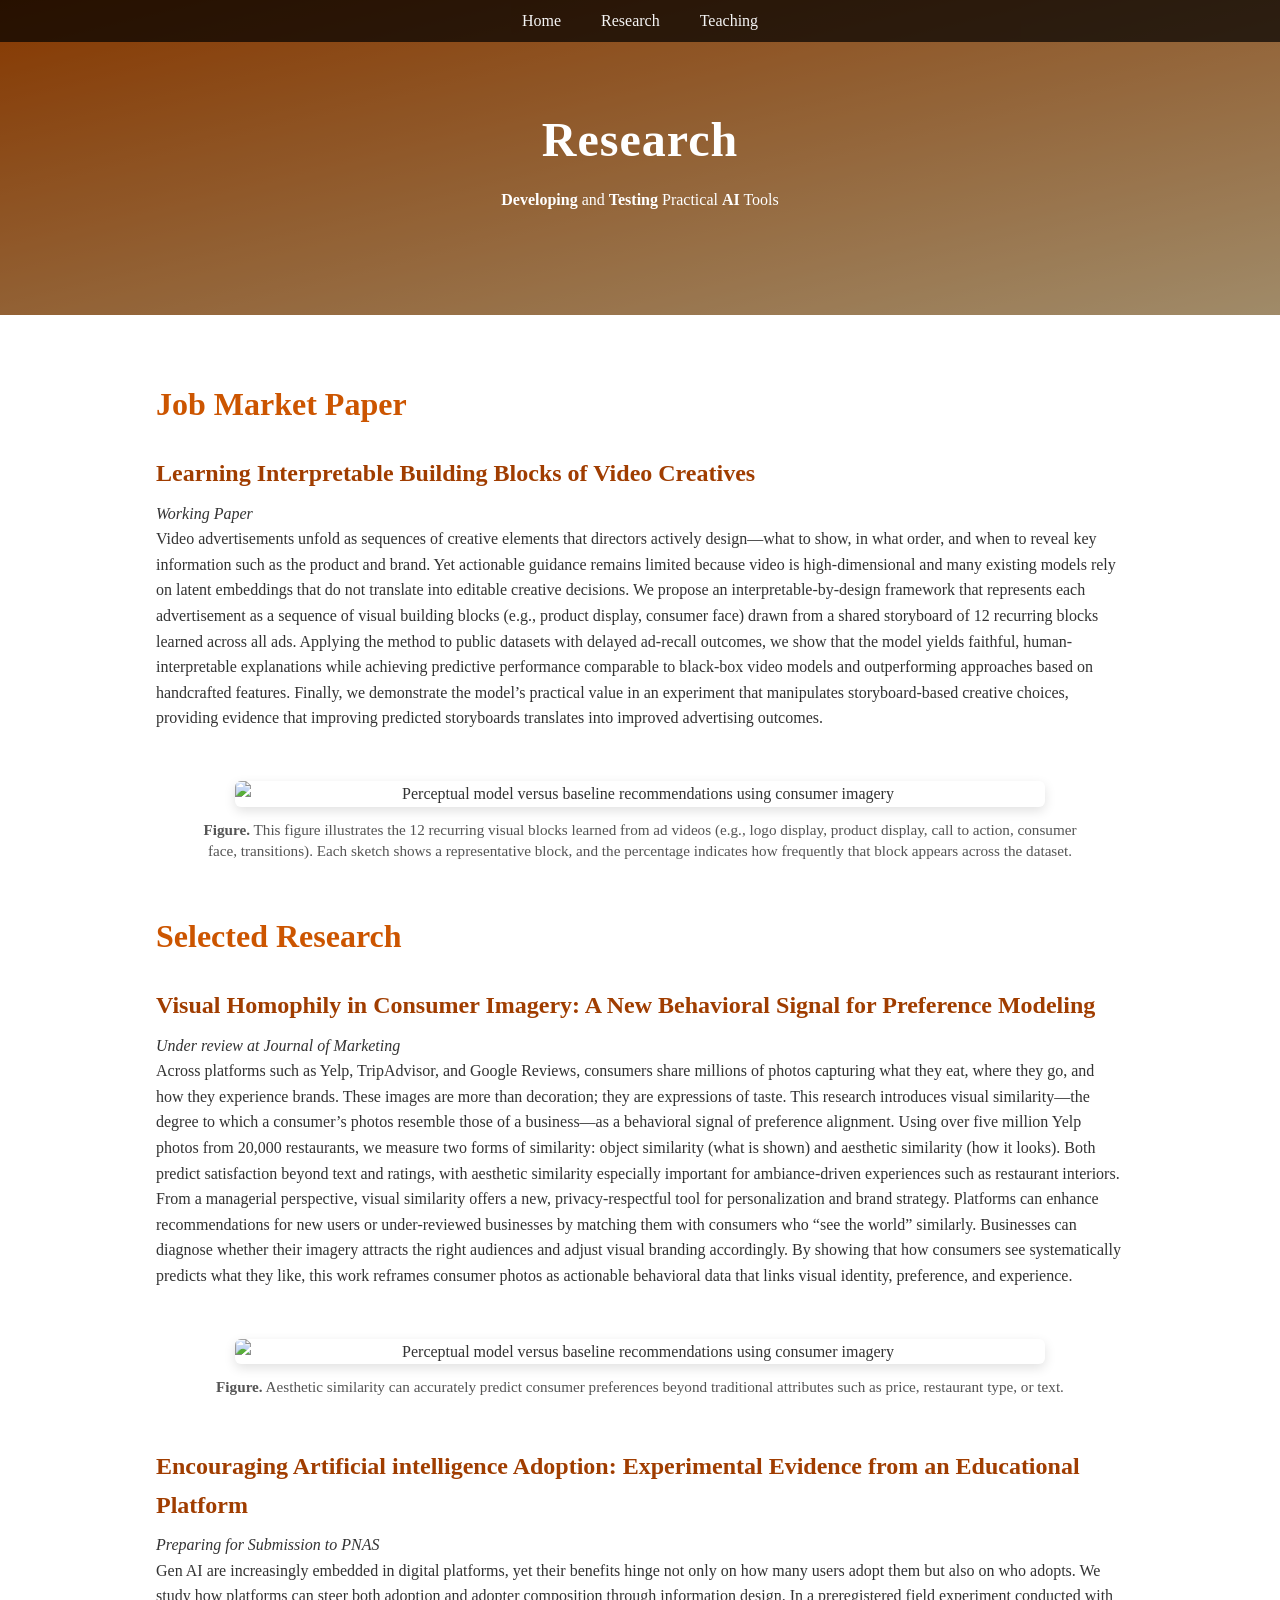
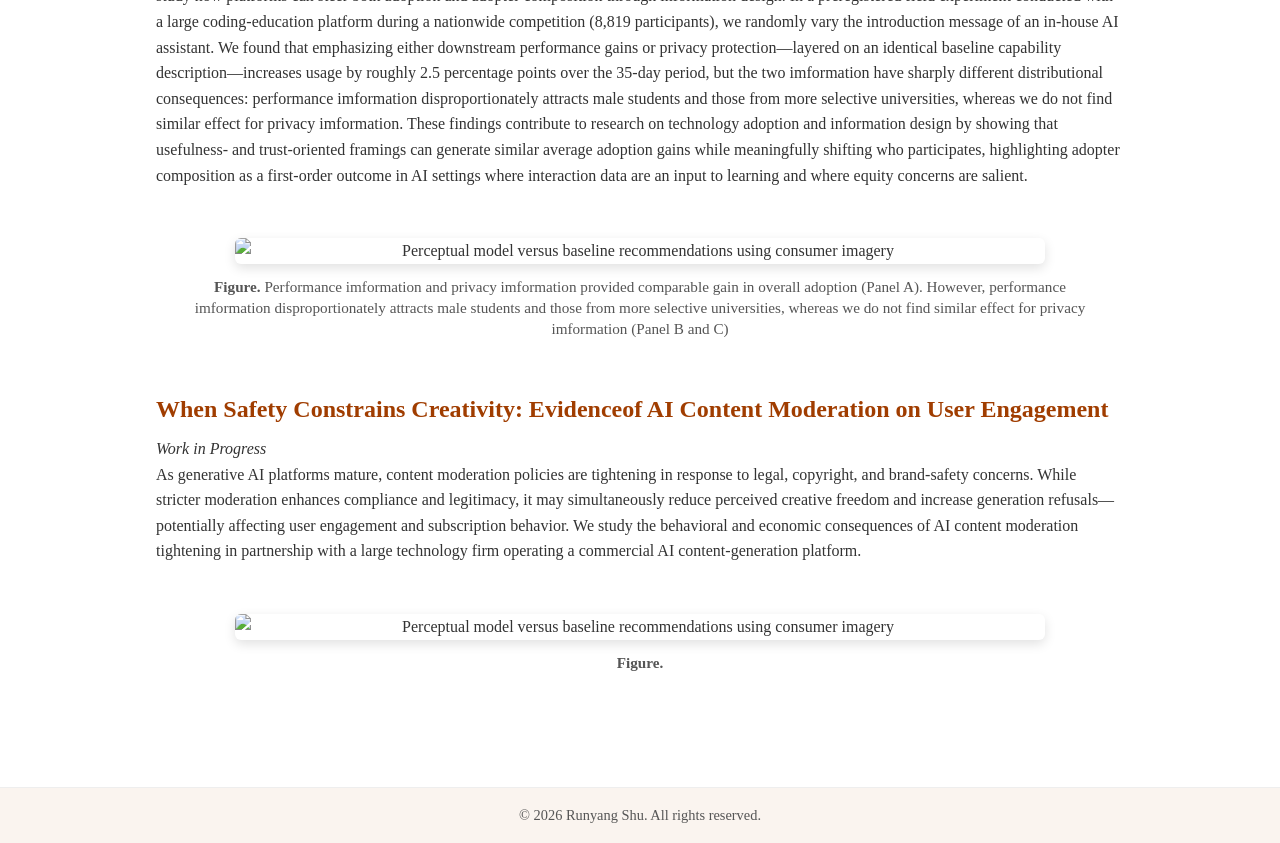
==== research.html @ 1b3952da "Update paper status in research.html" ====
<!DOCTYPE html>
<html lang="en">
<head>
    <meta charset="UTF-8">
    <title>Research | Developing and Testing Practical AI Tools</title>
    <meta name="viewport" content="width=device-width, initial-scale=1.0">
    <link rel="stylesheet" href="css/style_git.css">
</head>

<body>

<header class="hero small-hero">
    <nav class="navbar">
        <ul>
            <li><a href="index.html">Home</a></li>
            <li><a href="research.html" class="active">Research</a></li>
            <li><a href="teaching.html">Teaching</a></li>
        </ul>
    </nav>

    <div class="hero-content">
        <h1>Research</h1>
        <p class="subtitle">
            <strong>Developing</strong> and <strong>Testing</strong> Practical <strong>AI</strong> Tools
        </p>
    </div>
</header>

<section class="content-section">

    <!-- ===================== JOB MARKET PAPER ===================== -->
    <h2>Job Market Paper</h2>

    <div class="project job-market-paper">

        <h3>Learning Interpretable Building Blocks of Video Creatives</h3>
        <p class="paper-meta"><em>Working Paper</em></p>

        <p class="paper-abstract">
            Video advertisements unfold as sequences of creative elements that directors actively design—what to show, in what order, and when to reveal key information such as the product and brand. 
            Yet actionable guidance remains limited because video is high-dimensional and many existing models rely on latent embeddings 
            that do not translate into editable creative decisions. We propose an interpretable-by-design framework that represents each 
            advertisement as a sequence of visual building blocks (e.g., product display, consumer face) drawn from a shared storyboard of 12 recurring 
            blocks learned across all ads. Applying the method to public datasets with delayed ad-recall outcomes, we show that the 
            model yields faithful, human-interpretable explanations while achieving predictive performance comparable to black-box video 
            models and outperforming approaches based on handcrafted features. Finally, we demonstrate the model’s practical value in an experiment 
            that manipulates storyboard-based creative choices, providing evidence that improving predicted storyboards translates into improved 
            advertising outcomes.
        </p>

        <figure class="paper-figure">
            <img src="https://runyangshu.cv/images/ads_protos.png"
                 alt="Perceptual model versus baseline recommendations using consumer imagery"
                 loading="lazy">
            <figcaption>
                <strong>Figure.</strong> This figure illustrates the 12 recurring visual blocks learned from ad videos (e.g., logo display, product display, call to action, consumer face, transitions). Each sketch shows a representative block, and the percentage indicates how frequently that block appears across the dataset.
            </figcaption>
        </figure>

    </div>


    <!-- ===================== SELECTED RESEARCH ===================== -->
    <h2>Selected Research</h2>

    <!-- ===================== Project 1 ===================== -->
    <div class="project">

        <h3>Visual Homophily in Consumer Imagery: A New Behavioral Signal for Preference Modeling</h3>
        <p class="paper-meta"><em>Under review at Journal of Marketing</em></p>

        <p class="paper-abstract">
            Across platforms such as Yelp, TripAdvisor, and Google Reviews, consumers share
            millions of photos capturing what they eat, where they go, and how they experience
            brands. These images are more than decoration; they are expressions of taste. This
            research introduces visual similarity—the degree to which a consumer’s photos resemble
            those of a business—as a behavioral signal of preference alignment. Using over
            five million Yelp photos from 20,000 restaurants, we measure two forms of similarity:
            object similarity (what is shown) and aesthetic similarity (how it looks). Both predict
            satisfaction beyond text and ratings, with aesthetic similarity especially important for
            ambiance-driven experiences such as restaurant interiors. From a managerial
            perspective, visual similarity offers a new, privacy-respectful tool for personalization
            and brand strategy. Platforms can enhance recommendations for new users or
            under-reviewed businesses by matching them with consumers who “see the world”
            similarly. Businesses can diagnose whether their imagery attracts the right audiences
            and adjust visual branding accordingly. By showing that how consumers see systematically
            predicts what they like, this work reframes consumer photos as actionable behavioral data
            that links visual identity, preference, and experience.
        </p>

        <figure class="paper-figure">
            <img src="https://runyangshu.cv/images/Perceptual_Model_vs_Baseline.png"
                 alt="Perceptual model versus baseline recommendations using consumer imagery"
                 loading="lazy">
            <figcaption>
                <strong>Figure.</strong> Aesthetic similarity can accurately predict consumer preferences beyond traditional attributes such as price, restaurant type, or text.
            </figcaption>
        </figure>

    </div>


    <!-- ===================== Project 2 (placeholder: same as Project 1) ===================== -->
    <div class="project">

        <h3>Encouraging Artificial intelligence Adoption: Experimental Evidence from an Educational Platform</h3>
        <p class="paper-meta"><em>Preparing for Submission to PNAS</em></p>

        <p class="paper-abstract">
            Gen AI are increasingly embedded in digital platforms, yet their benefits hinge not only on how 
            many users adopt them but also on who adopts. We study how platforms can steer both adoption 
            and adopter composition through information design. In a preregistered field experiment conducted 
            with a large coding-education platform during a nationwide competition (8,819 participants),
            we randomly vary the introduction message of an in-house AI assistant. We found that emphasizing either downstream 
            performance gains or privacy protection—layered on an identical baseline capability description—increases 
            usage by roughly 2.5 percentage points over the 35-day period, but the two imformation have sharply different distributional consequences: performance 
            imformation disproportionately attracts male students and those from more selective universities, whereas we do not find similar effect for privacy imformation. 
            These findings contribute to research on technology adoption and information design by showing that usefulness- and trust-oriented framings 
            can generate similar average adoption gains while meaningfully shifting who participates, highlighting adopter 
            composition as a first-order outcome in AI settings where interaction data are an input to learning and where equity concerns are salient.
        </p>

        <figure class="paper-figure">
            <img src="https://runyangshu.cv/images/treatment_effect.png"
                 alt="Perceptual model versus baseline recommendations using consumer imagery"
                 loading="lazy">
            <figcaption>
                <strong>Figure.</strong> Performance imformation and privacy imformation provided comparable gain in overall adoption (Panel A). However, performance 
            imformation disproportionately attracts male students and those from more selective universities, whereas we do not find similar effect for privacy imformation (Panel B and C)
            </figcaption>
        </figure>

    </div>


    <!-- ===================== Project 3 (placeholder: same as Project 1) ===================== -->
    <div class="project">

        <h3>When Safety Constrains Creativity: Evidenceof AI Content Moderation on User Engagement</h3>
        <p class="paper-meta"><em>Work in Progress</em></p>

        <p class="paper-abstract">
            As generative AI platforms mature, content moderation policies are tightening in response to legal, copyright, and brand-safety concerns. While stricter moderation
            enhances compliance and legitimacy, it may simultaneously reduce perceived creative freedom and increase generation 
            refusals—potentially affecting user engagement and subscription behavior. We study the behavioral and economic 
            consequences of AI content moderation tightening in partnership with a large technology firm operating a 
            commercial AI content-generation platform.
        </p>

        <figure class="paper-figure">
            <img src="https://runyangshu.cv/images/wanxin.png"
                 alt="Perceptual model versus baseline recommendations using consumer imagery"
                 loading="lazy">
            <figcaption>
                <strong>Figure.</strong>
            </figcaption>
        </figure>

    </div>

</section>

<footer class="footer">
    <p>&copy; 2026 Runyang Shu. All rights reserved.</p>
</footer>

</body>
</html>
---- css/style_git.css ----
/* Global resets */
* {
  margin: 0;
  padding: 0;
  box-sizing: border-box;
}

body {
  font-family: "Georgia", "Times New Roman", serif;
  line-height: 1.6;
  color: #333;
  background-color: #ffffff;
}

/* Navigation bar */
.navbar {
  position: fixed;
  top: 0;
  left: 0;
  width: 100%;
  background-color: rgba(0, 0, 0, 0.7);
  z-index: 100;
}

.navbar ul {
  list-style: none;
  display: flex;
  justify-content: center;
  padding: 0.5rem;
}

.navbar li {
  margin: 0 1rem;
}

.navbar a {
  color: #f5f5f5;
  text-decoration: none;
  font-size: 1rem;
  padding: 0.5rem 0.25rem;
  transition: color 0.3s ease;
}

.navbar a:hover {
  color: #cc5500; /* burnt orange accent color */
}

/* Hero section */
/*
 Instead of using an external image for the hero header, this stylesheet
 defines a warm, abstract gradient. The gradient evokes the orange and
 neutral tones seen on the example site while avoiding large binary image
 assets. The gradient flows diagonally from a deeper burnt orange at the
 top left to a soft cream at the bottom right, creating visual interest
 without distracting from the header text.
*/
.hero {
  background-image: linear-gradient(to bottom right, #cc5500 0%, #f5d5a1 100%);
  background-size: cover;
  background-position: center;
  height: 35vh;
  position: relative;
  display: flex;
  align-items: center;
  justify-content: center;
  color: #ffffff;
  text-align: center;
}

/* overlay to darken the hero area for better text contrast */
.hero::before {
  content: "";
  position: absolute;
  top: 0;
  left: 0;
  width: 100%;
  height: 100%;
  background-color: rgba(0, 0, 0, 0.35);
  z-index: 0;
}

.hero-content {
  position: relative;
  z-index: 1;
}

.hero h1 {
  font-size: 3rem;
  margin-bottom: 0.5rem;
  letter-spacing: 1px;
}

.hero.subtitle {
    font-size: 3.6rem;
    margin-top: 0.5rem;
    letter-spacing: 0.05em;
    opacity: 0.95;
}


.hero .affiliation {
  font-size: 1rem;
  font-style: italic;
}

/* General section styling */
section {
  padding: 4rem 1rem;
  max-width: 1000px;
  margin: 0 auto;
}

.paper-figure {
  max-width: 900px;
  margin: 50px auto;
  text-align: center;
}

.paper-figure img {
  width: 90%;
  max-width: 900px;
  height: auto;
  display: block;
  margin: 0 auto;
  border-radius: 6px;
  box-shadow: 0 4px 12px rgba(0, 0, 0, 0.12);
}

.paper-figure figcaption {
  font-size: 0.95rem;
  color: #555;
  margin-top: 12px;
  line-height: 1.4;
}

h2 {
  font-size: 2rem;
  margin-bottom: 1rem;
  color: #cc5500; /* burnt orange */
}

h3 {
  font-size: 1.5rem;
  margin-top: 1.5rem;
  margin-bottom: 0.5rem;
  color: #a03d00;
}

/* Intro section */
.intro-section {
  background-color: #faf4ef;
}

.intro-container {
  display: flex;
  flex-direction: column;
  align-items: center;
  gap: 2rem;
}

@media (min-width: 768px) {
  .intro-container {
    flex-direction: row;
    align-items: flex-start;
  }
}

.profile-wrapper {
  flex: 0 0 250px;
  text-align: center;
}

.profile-image {
  width: 100%;
  max-width: 250px;
  border-radius: 8px;
  box-shadow: 0 2px 6px rgba(0, 0, 0, 0.2);
}

.intro-text {
  flex: 1;
}

.intro-text h2 {
  margin-bottom: 1rem;
  color: #a03d00;
}

.intro-text p {
  margin-bottom: 1rem;
  font-size: 1rem;
  line-height: 1.6;
}

.contact-list {
  list-style: none;
  margin-top: 1.5rem;
}

.contact-list li {
  margin-bottom: 0.5rem;
}

.contact-label {
  font-weight: bold;
  margin-right: 0.25rem;
}

.contact-list a {
  color: #cc5500;
  text-decoration: none;
}

.contact-list a:hover {
  text-decoration: underline;
}

/* Lists in research and teaching sections */
.research-list,
.teaching-list,
.comments-list {
  list-style: square;
  padding-left: 1.25rem;
}

.research-list li,
.teaching-list li,
.comments-list li {
  margin-bottom: 0.75rem;
  line-height: 1.5;
}

/* Interests section */
.interest-item {
  margin-bottom: 2rem;
}

.interest-item h3 {
  margin-bottom: 0.25rem;
  color: #a03d00;
}

.interest-item p {
  margin-left: 0.5rem;
}

/* Footer styling */
.footer {
  background-color: #faf4ef;
  text-align: center;
  padding: 1rem;
  color: #555;
  font-size: 0.9rem;
  border-top: 1px solid #eee;
}
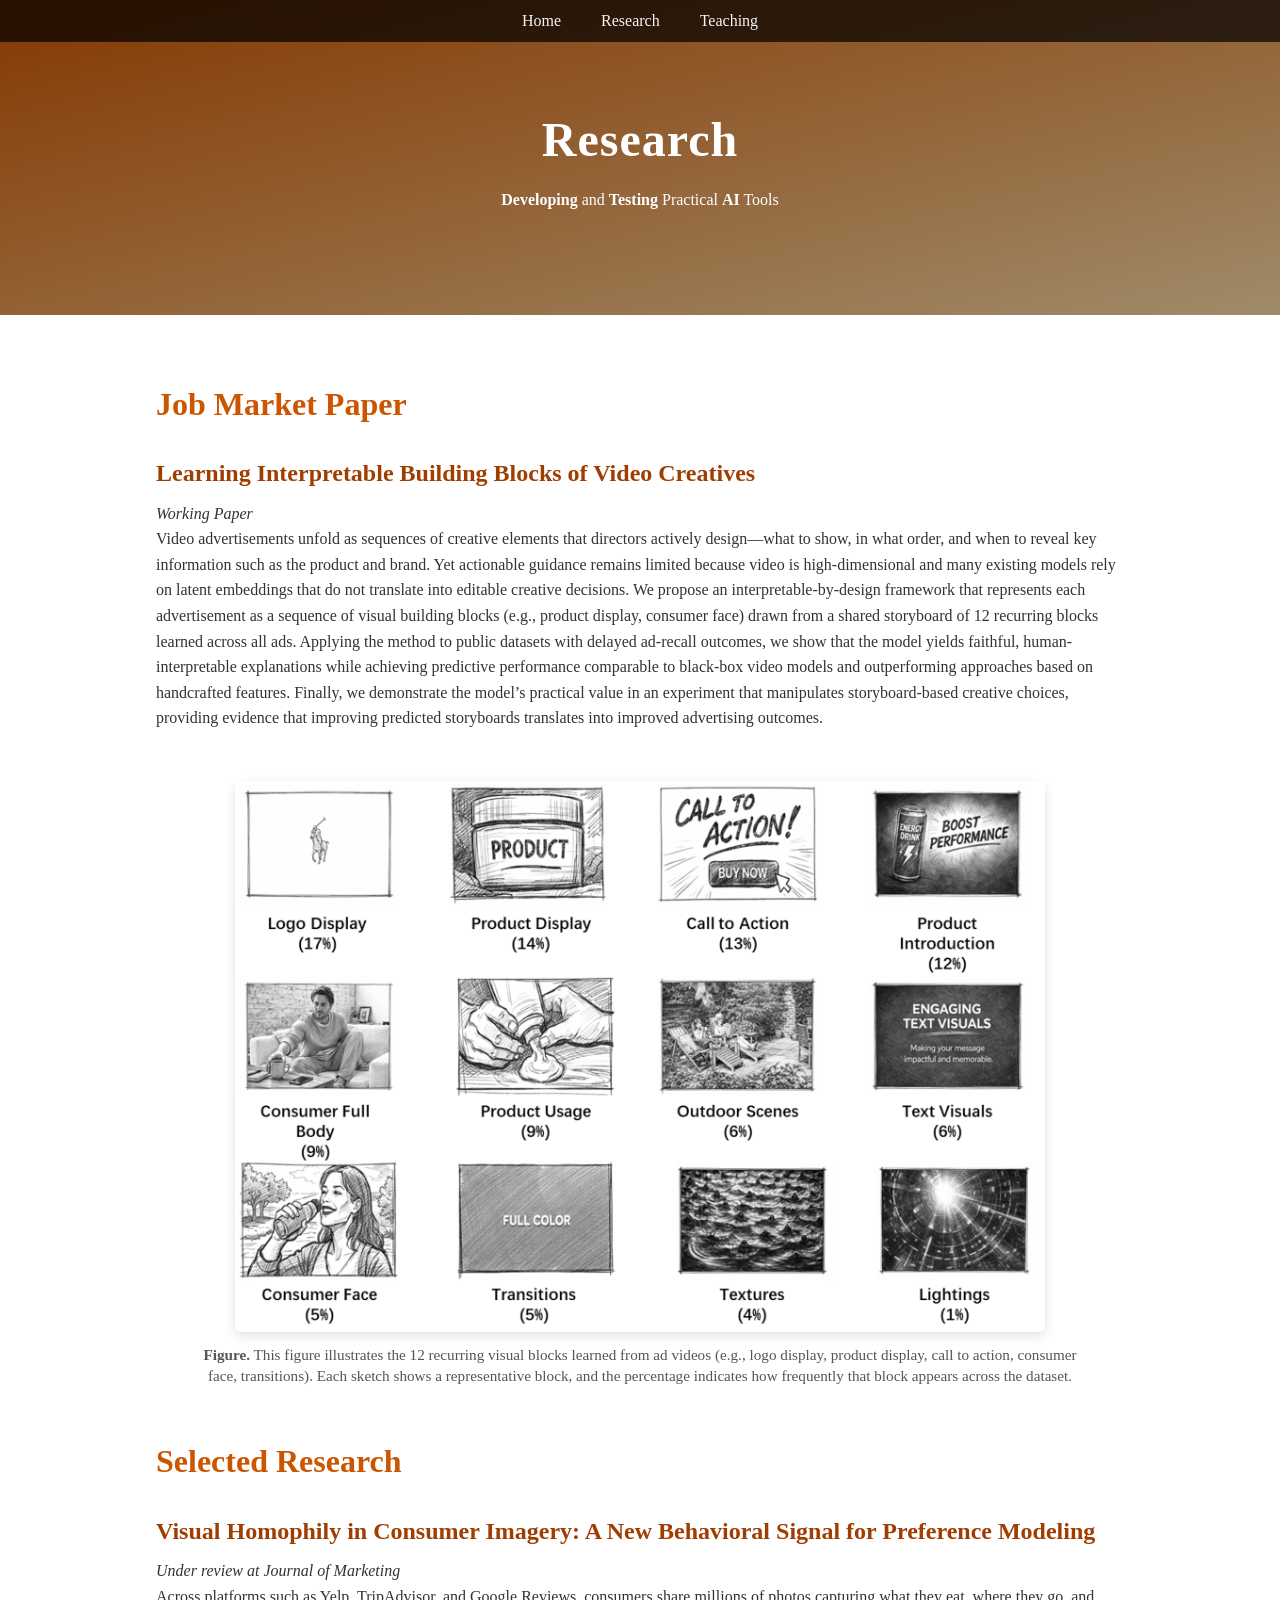
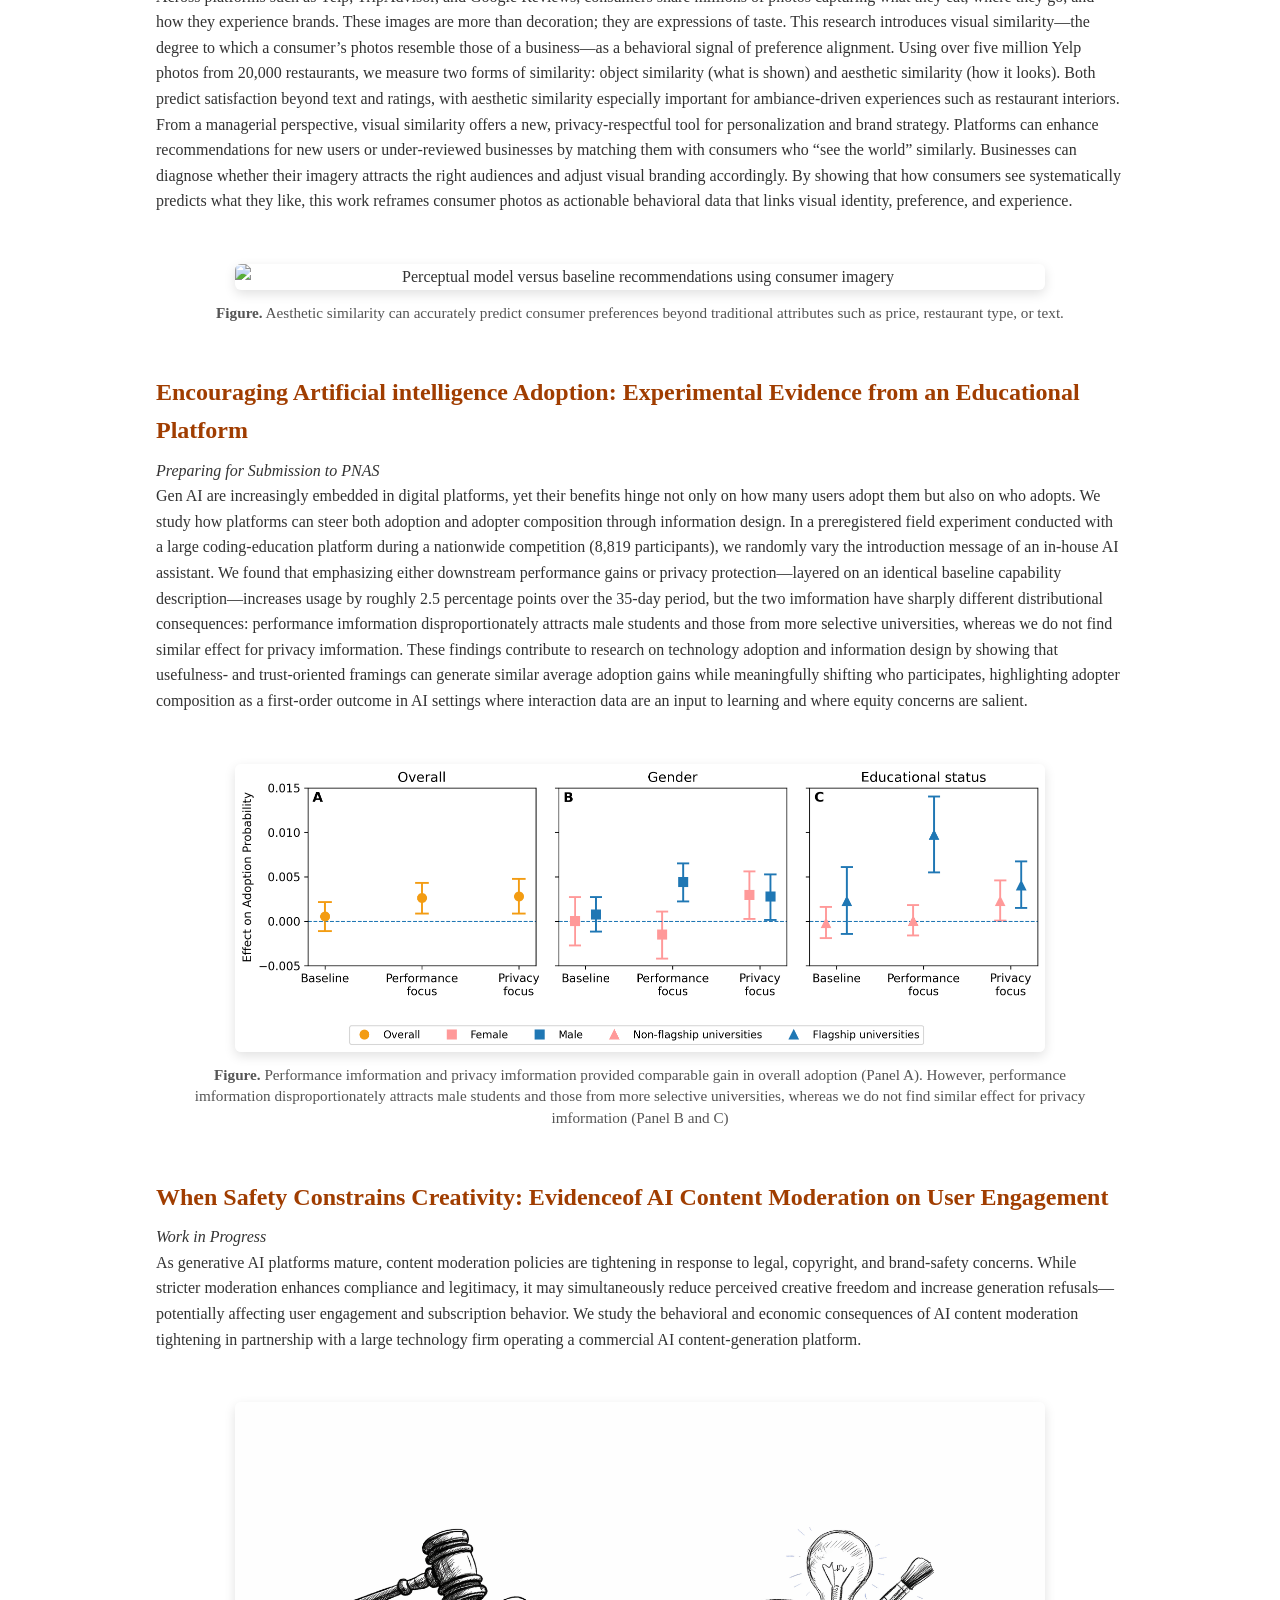
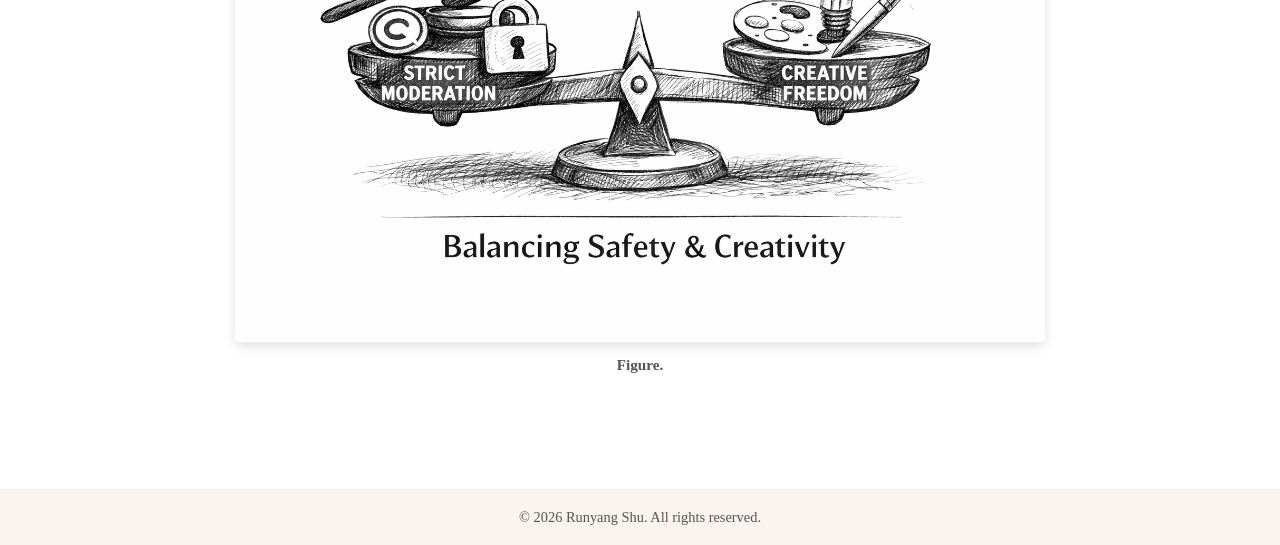
==== commit 542b7933: "Fix research image paths" ====
--- a/research.html
+++ b/research.html
@@ -49,7 +49,7 @@
         </p>
 
         <figure class="paper-figure">
-            <img src="https://runyangshu.cv/images/ads_protos.png"
+            <img src="images/ads_protos.png"
                  alt="Perceptual model versus baseline recommendations using consumer imagery"
                  loading="lazy">
             <figcaption>
@@ -89,7 +89,7 @@
         </p>
 
         <figure class="paper-figure">
-            <img src="https://runyangshu.cv/images/Perceptual_Model_vs_Baseline.png"
+            <img src="images/Perceptual_Model_vs_Baseline.png"
                  alt="Perceptual model versus baseline recommendations using consumer imagery"
                  loading="lazy">
             <figcaption>
@@ -121,7 +121,7 @@
         </p>
 
         <figure class="paper-figure">
-            <img src="https://runyangshu.cv/images/treatment_effect.png"
+            <img src="images/treatment_effect.png"
                  alt="Perceptual model versus baseline recommendations using consumer imagery"
                  loading="lazy">
             <figcaption>
@@ -148,7 +148,7 @@
         </p>
 
         <figure class="paper-figure">
-            <img src="https://runyangshu.cv/images/wanxin.png"
+            <img src="images/wanxin.png"
                  alt="Perceptual model versus baseline recommendations using consumer imagery"
                  loading="lazy">
             <figcaption>
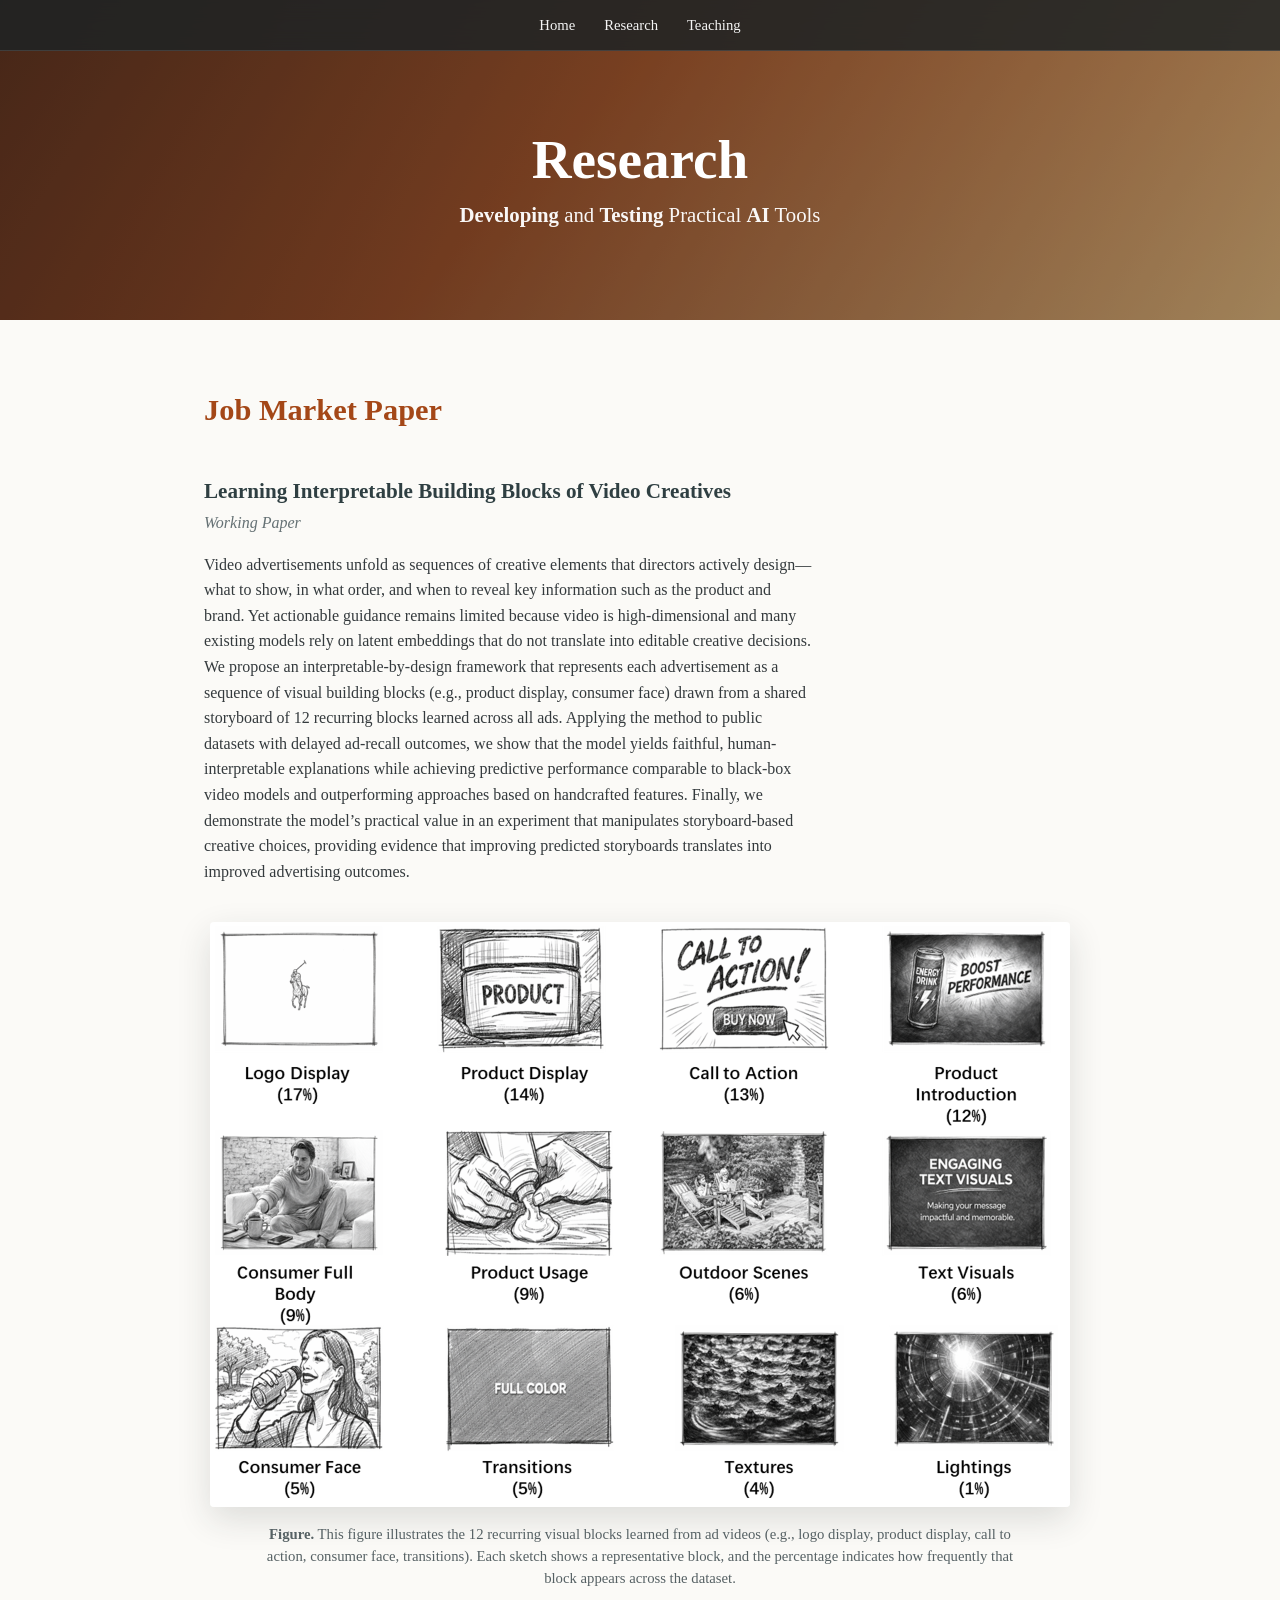
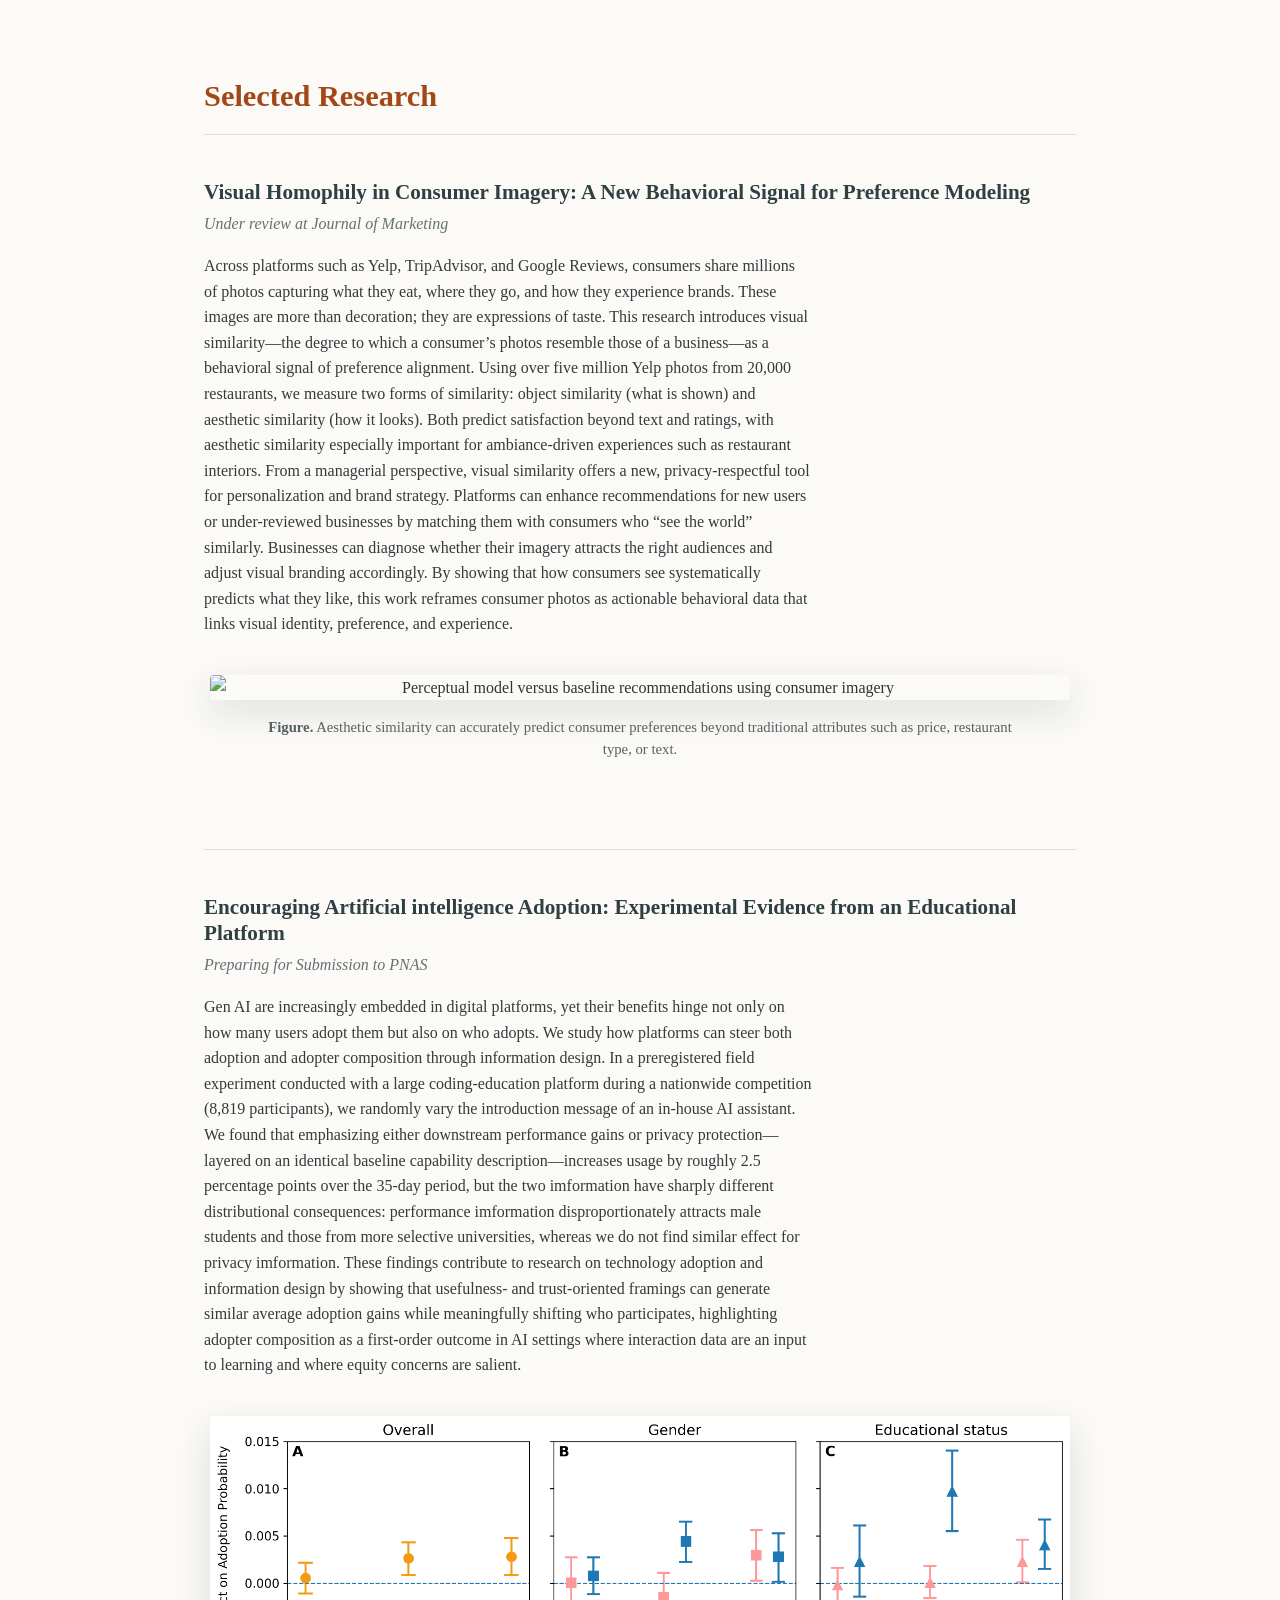
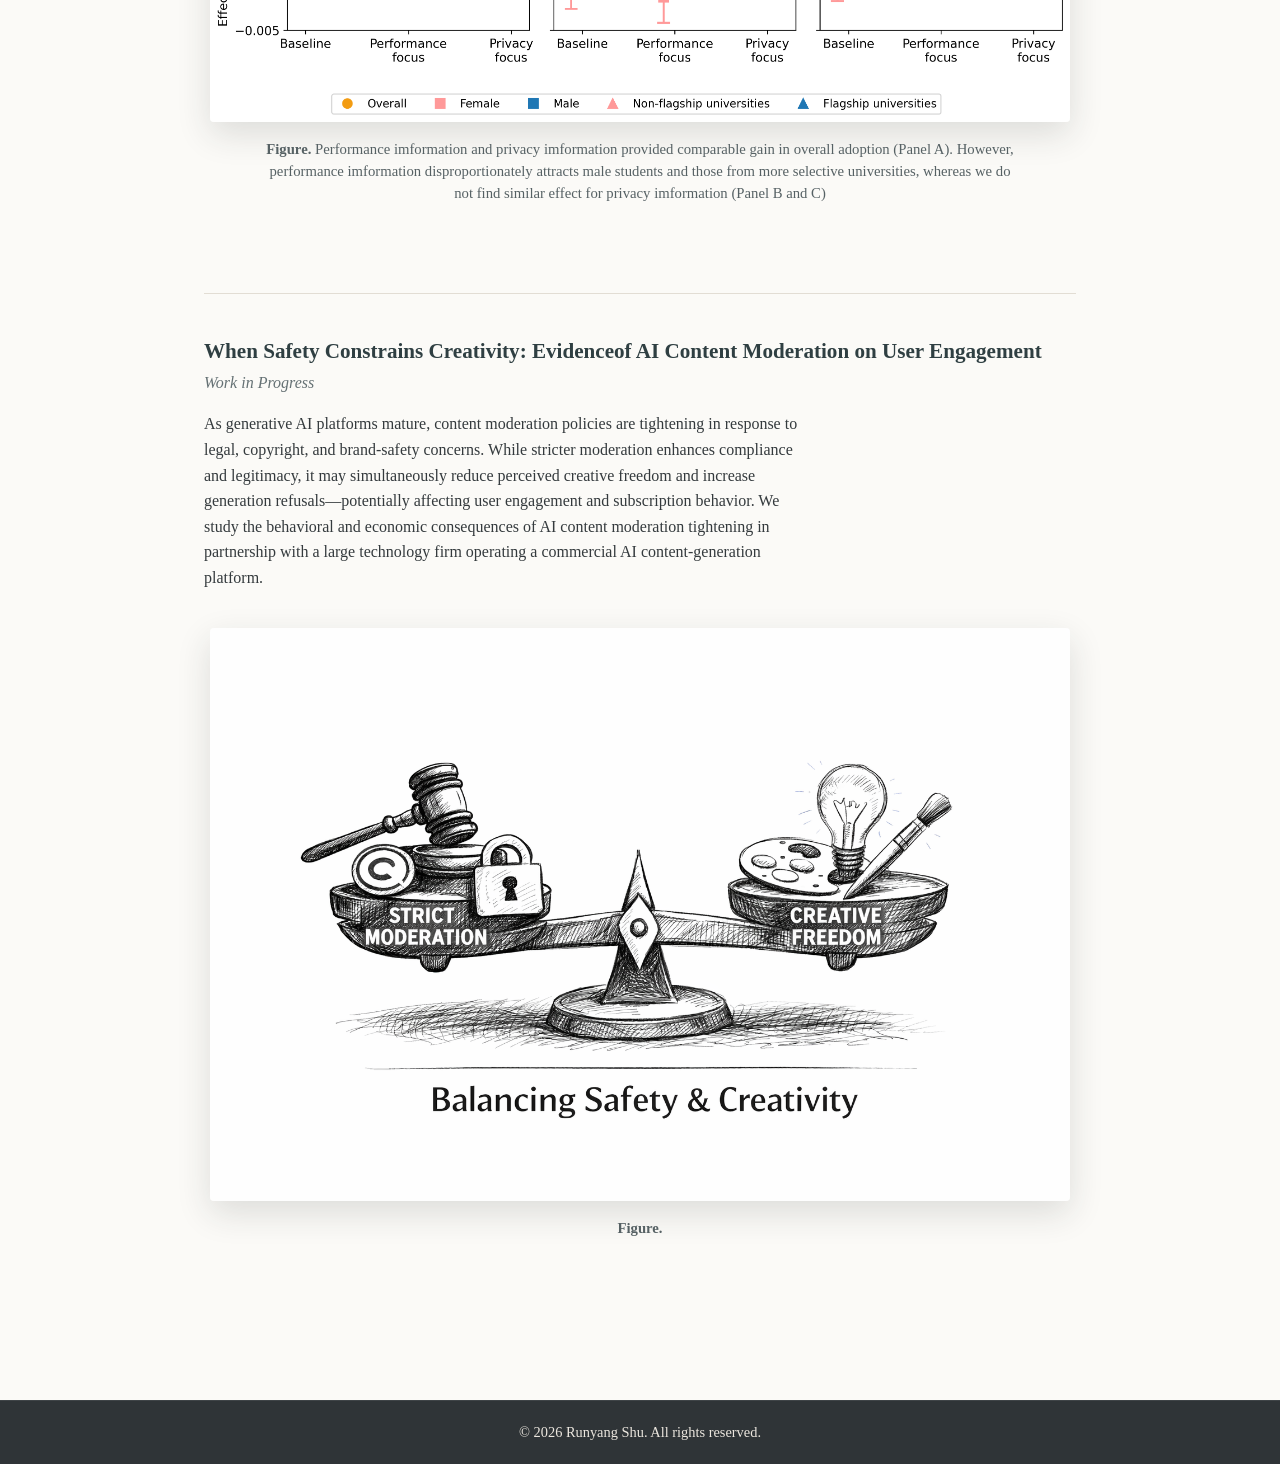
==== commit 633b06be: "Add research page SEO metadata" ====
--- a/research.html
+++ b/research.html
@@ -2,8 +2,45 @@
 <html lang="en">
 <head>
     <meta charset="UTF-8">
-    <title>Research | Developing and Testing Practical AI Tools</title>
+    <title>Runyang Shu Research | AI for Marketing and Field Experiments</title>
     <meta name="viewport" content="width=device-width, initial-scale=1.0">
+    <meta name="description" content="Research by Runyang Shu on AI for marketing, interpretable video creative analytics, visual homophily, AI adoption, and field experimentation.">
+    <meta name="robots" content="index, follow">
+    <link rel="canonical" href="https://runyangshu.github.io/runyangshu.com/research.html">
+    <meta property="og:title" content="Runyang Shu Research">
+    <meta property="og:description" content="Research by Runyang Shu on AI for marketing, video creatives, visual homophily, AI adoption, and field experimentation.">
+    <meta property="og:type" content="website">
+    <meta property="og:url" content="https://runyangshu.github.io/runyangshu.com/research.html">
+    <meta property="og:image" content="https://runyangshu.github.io/runyangshu.com/images/ads_protos.png">
+    <script type="application/ld+json">
+    {
+      "@context": "https://schema.org",
+      "@type": "WebPage",
+      "@id": "https://runyangshu.github.io/runyangshu.com/research.html#webpage",
+      "url": "https://runyangshu.github.io/runyangshu.com/research.html",
+      "name": "Runyang Shu Research",
+      "description": "Research by Runyang Shu on AI for marketing, interpretable video creative analytics, visual homophily, AI adoption, and field experimentation.",
+      "isPartOf": {
+        "@type": "WebSite",
+        "@id": "https://runyangshu.github.io/runyangshu.com/#website",
+        "name": "Runyang Shu",
+        "url": "https://runyangshu.github.io/runyangshu.com/"
+      },
+      "about": {
+        "@type": "Person",
+        "@id": "https://runyangshu.github.io/runyangshu.com/#runyang-shu",
+        "name": "Runyang Shu",
+        "url": "https://runyangshu.github.io/runyangshu.com/",
+        "image": "https://runyangshu.github.io/runyangshu.com/images/ID%20photo.png",
+        "email": "mailto:runyang.shu@mccombs.utexas.edu",
+        "jobTitle": "Ph.D. candidate in Quantitative Marketing",
+        "affiliation": {
+          "@type": "CollegeOrUniversity",
+          "name": "University of Texas at Austin"
+        }
+      }
+    }
+    </script>
     <link rel="stylesheet" href="css/style_git.css">
 </head>
 
--- a/css/style_git.css
+++ b/css/style_git.css
@@ -8,8 +8,8 @@
 body {
   font-family: "Georgia", "Times New Roman", serif;
   line-height: 1.6;
-  color: #333;
-  background-color: #ffffff;
+  color: #2f3437;
+  background-color: #fbfaf7;
 }
 
 /* Navigation bar */
@@ -18,7 +18,9 @@
   top: 0;
   left: 0;
   width: 100%;
-  background-color: rgba(0, 0, 0, 0.7);
+  background-color: rgba(31, 35, 37, 0.86);
+  border-bottom: 1px solid rgba(255, 255, 255, 0.12);
+  backdrop-filter: blur(10px);
   z-index: 100;
 }
 
@@ -26,45 +28,42 @@
   list-style: none;
   display: flex;
   justify-content: center;
-  padding: 0.5rem;
+  gap: 1.8rem;
+  padding: 0.75rem 1rem;
 }
 
 .navbar li {
-  margin: 0 1rem;
+  margin: 0;
 }
 
 .navbar a {
   color: #f5f5f5;
   text-decoration: none;
-  font-size: 1rem;
-  padding: 0.5rem 0.25rem;
-  transition: color 0.3s ease;
+  font-size: 0.92rem;
+  padding: 0.35rem 0;
+  transition: color 0.2s ease;
 }
 
 .navbar a:hover {
-  color: #cc5500; /* burnt orange accent color */
+  color: #f1b06a;
 }
 
 /* Hero section */
-/*
- Instead of using an external image for the hero header, this stylesheet
- defines a warm, abstract gradient. The gradient evokes the orange and
- neutral tones seen on the example site while avoiding large binary image
- assets. The gradient flows diagonally from a deeper burnt orange at the
- top left to a soft cream at the bottom right, creating visual interest
- without distracting from the header text.
-*/
 .hero {
-  background-image: linear-gradient(to bottom right, #cc5500 0%, #f5d5a1 100%);
+  background-image:
+    linear-gradient(135deg, rgba(91, 43, 22, 0.92), rgba(167, 72, 28, 0.78) 44%, rgba(228, 184, 126, 0.74)),
+    linear-gradient(45deg, #20282b, #d6a35f);
   background-size: cover;
   background-position: center;
-  height: 35vh;
+  min-height: 360px;
+  height: 42vh;
   position: relative;
   display: flex;
   align-items: center;
   justify-content: center;
   color: #ffffff;
   text-align: center;
+  padding: 5.5rem 1.25rem 3rem;
 }
 
 /* overlay to darken the hero area for better text contrast */
@@ -75,130 +74,174 @@
   left: 0;
   width: 100%;
   height: 100%;
-  background-color: rgba(0, 0, 0, 0.35);
+  background-color: rgba(20, 23, 24, 0.28);
   z-index: 0;
 }
 
 .hero-content {
   position: relative;
   z-index: 1;
+  max-width: 900px;
 }
 
 .hero h1 {
-  font-size: 3rem;
-  margin-bottom: 0.5rem;
-  letter-spacing: 1px;
-}
-
-.hero.subtitle {
-    font-size: 3.6rem;
-    margin-top: 0.5rem;
-    letter-spacing: 0.05em;
-    opacity: 0.95;
+  font-size: 3.45rem;
+  line-height: 1.05;
+  margin-bottom: 0.75rem;
+  letter-spacing: 0;
+}
+
+.hero .subtitle {
+  font-size: 1.3rem;
+  line-height: 1.35;
+  margin-top: 0.5rem;
+  opacity: 0.96;
 }
 
 
 .hero .affiliation {
-  font-size: 1rem;
+  font-size: 1.05rem;
   font-style: italic;
+  opacity: 0.92;
+}
+
+.small-hero {
+  min-height: 320px;
+  height: 34vh;
 }
 
 /* General section styling */
 section {
-  padding: 4rem 1rem;
-  max-width: 1000px;
+  padding: 4.5rem 1.5rem;
+  max-width: 1040px;
   margin: 0 auto;
 }
 
+.content-section {
+  max-width: 920px;
+}
+
+.project {
+  padding: 1.4rem 0 2.4rem;
+  border-top: 1px solid #e2ddd4;
+}
+
+.project:first-of-type {
+  border-top: 0;
+  padding-top: 0.5rem;
+}
+
+.paper-meta {
+  margin: 0.15rem 0 1rem;
+  color: #657174;
+}
+
+.paper-abstract {
+  max-width: 76ch;
+  color: #343a3d;
+}
+
 .paper-figure {
-  max-width: 900px;
-  margin: 50px auto;
+  max-width: 880px;
+  margin: 2.35rem auto 3.15rem;
   text-align: center;
 }
 
 .paper-figure img {
-  width: 90%;
-  max-width: 900px;
+  width: 100%;
+  max-width: 860px;
   height: auto;
   display: block;
   margin: 0 auto;
-  border-radius: 6px;
-  box-shadow: 0 4px 12px rgba(0, 0, 0, 0.12);
+  border-radius: 4px;
+  box-shadow: 0 12px 34px rgba(36, 40, 42, 0.14);
 }
 
 .paper-figure figcaption {
-  font-size: 0.95rem;
-  color: #555;
-  margin-top: 12px;
-  line-height: 1.4;
+  max-width: 760px;
+  font-size: 0.92rem;
+  color: #566164;
+  margin: 1rem auto 0;
+  line-height: 1.5;
 }
 
 h2 {
-  font-size: 2rem;
-  margin-bottom: 1rem;
-  color: #cc5500; /* burnt orange */
+  font-size: 1.9rem;
+  line-height: 1.2;
+  margin-bottom: 1.25rem;
+  color: #a44717;
 }
 
 h3 {
-  font-size: 1.5rem;
-  margin-top: 1.5rem;
-  margin-bottom: 0.5rem;
-  color: #a03d00;
+  font-size: 1.32rem;
+  line-height: 1.25;
+  margin-top: 1.35rem;
+  margin-bottom: 0.35rem;
+  color: #2f3f42;
 }
 
 /* Intro section */
 .intro-section {
-  background-color: #faf4ef;
+  max-width: none;
+  background-color: #f4efe8;
 }
 
 .intro-container {
+  max-width: 1040px;
+  margin: 0 auto;
   display: flex;
   flex-direction: column;
   align-items: center;
-  gap: 2rem;
+  gap: 2.75rem;
 }
 
 @media (min-width: 768px) {
   .intro-container {
     flex-direction: row;
-    align-items: flex-start;
+    align-items: center;
   }
 }
 
 .profile-wrapper {
-  flex: 0 0 250px;
+  flex: 0 0 290px;
   text-align: center;
 }
 
 .profile-image {
   width: 100%;
-  max-width: 250px;
-  border-radius: 8px;
-  box-shadow: 0 2px 6px rgba(0, 0, 0, 0.2);
+  max-width: 290px;
+  aspect-ratio: 4 / 5;
+  object-fit: cover;
+  object-position: center top;
+  border-radius: 6px;
+  box-shadow: 0 18px 42px rgba(36, 40, 42, 0.22);
 }
 
 .intro-text {
   flex: 1;
+  max-width: 680px;
 }
 
 .intro-text h2 {
-  margin-bottom: 1rem;
-  color: #a03d00;
+  margin-bottom: 1.1rem;
+  color: #2f3f42;
 }
 
 .intro-text p {
   margin-bottom: 1rem;
-  font-size: 1rem;
-  line-height: 1.6;
+  font-size: 1.03rem;
+  line-height: 1.72;
 }
 
 .contact-list {
   list-style: none;
-  margin-top: 1.5rem;
+  margin-top: 1.65rem;
+  padding-top: 1.1rem;
+  border-top: 1px solid #ddd4c9;
 }
 
 .contact-list li {
-  margin-bottom: 0.5rem;
+  margin-bottom: 0.45rem;
 }
 
 .contact-label {
@@ -207,7 +250,7 @@
 }
 
 .contact-list a {
-  color: #cc5500;
+  color: #a44717;
   text-decoration: none;
 }
 
@@ -220,14 +263,15 @@
 .teaching-list,
 .comments-list {
   list-style: square;
-  padding-left: 1.25rem;
+  padding-left: 1.35rem;
+  max-width: 76ch;
 }
 
 .research-list li,
 .teaching-list li,
 .comments-list li {
-  margin-bottom: 0.75rem;
-  line-height: 1.5;
+  margin-bottom: 0.85rem;
+  line-height: 1.6;
 }
 
 /* Interests section */
@@ -237,7 +281,7 @@
 
 .interest-item h3 {
   margin-bottom: 0.25rem;
-  color: #a03d00;
+  color: #2f3f42;
 }
 
 .interest-item p {
@@ -246,10 +290,59 @@
 
 /* Footer styling */
 .footer {
-  background-color: #faf4ef;
+  background-color: #2f3437;
   text-align: center;
-  padding: 1rem;
-  color: #555;
+  padding: 1.25rem;
+  color: #ece7df;
   font-size: 0.9rem;
-  border-top: 1px solid #eee;
-}
+  border-top: 1px solid rgba(255, 255, 255, 0.08);
+}
+
+@media (max-width: 767px) {
+  .navbar ul {
+    gap: 1.1rem;
+    padding: 0.65rem 0.75rem;
+  }
+
+  .navbar a {
+    font-size: 0.88rem;
+  }
+
+  .hero {
+    min-height: 300px;
+    height: auto;
+    padding: 5rem 1.1rem 2.75rem;
+  }
+
+  .hero h1 {
+    font-size: 2.45rem;
+  }
+
+  .hero .subtitle {
+    font-size: 1.05rem;
+  }
+
+  .small-hero {
+    min-height: 255px;
+  }
+
+  section {
+    padding: 3rem 1.1rem;
+  }
+
+  .profile-wrapper {
+    flex-basis: auto;
+  }
+
+  .profile-image {
+    max-width: 230px;
+  }
+
+  h2 {
+    font-size: 1.55rem;
+  }
+
+  h3 {
+    font-size: 1.18rem;
+  }
+}
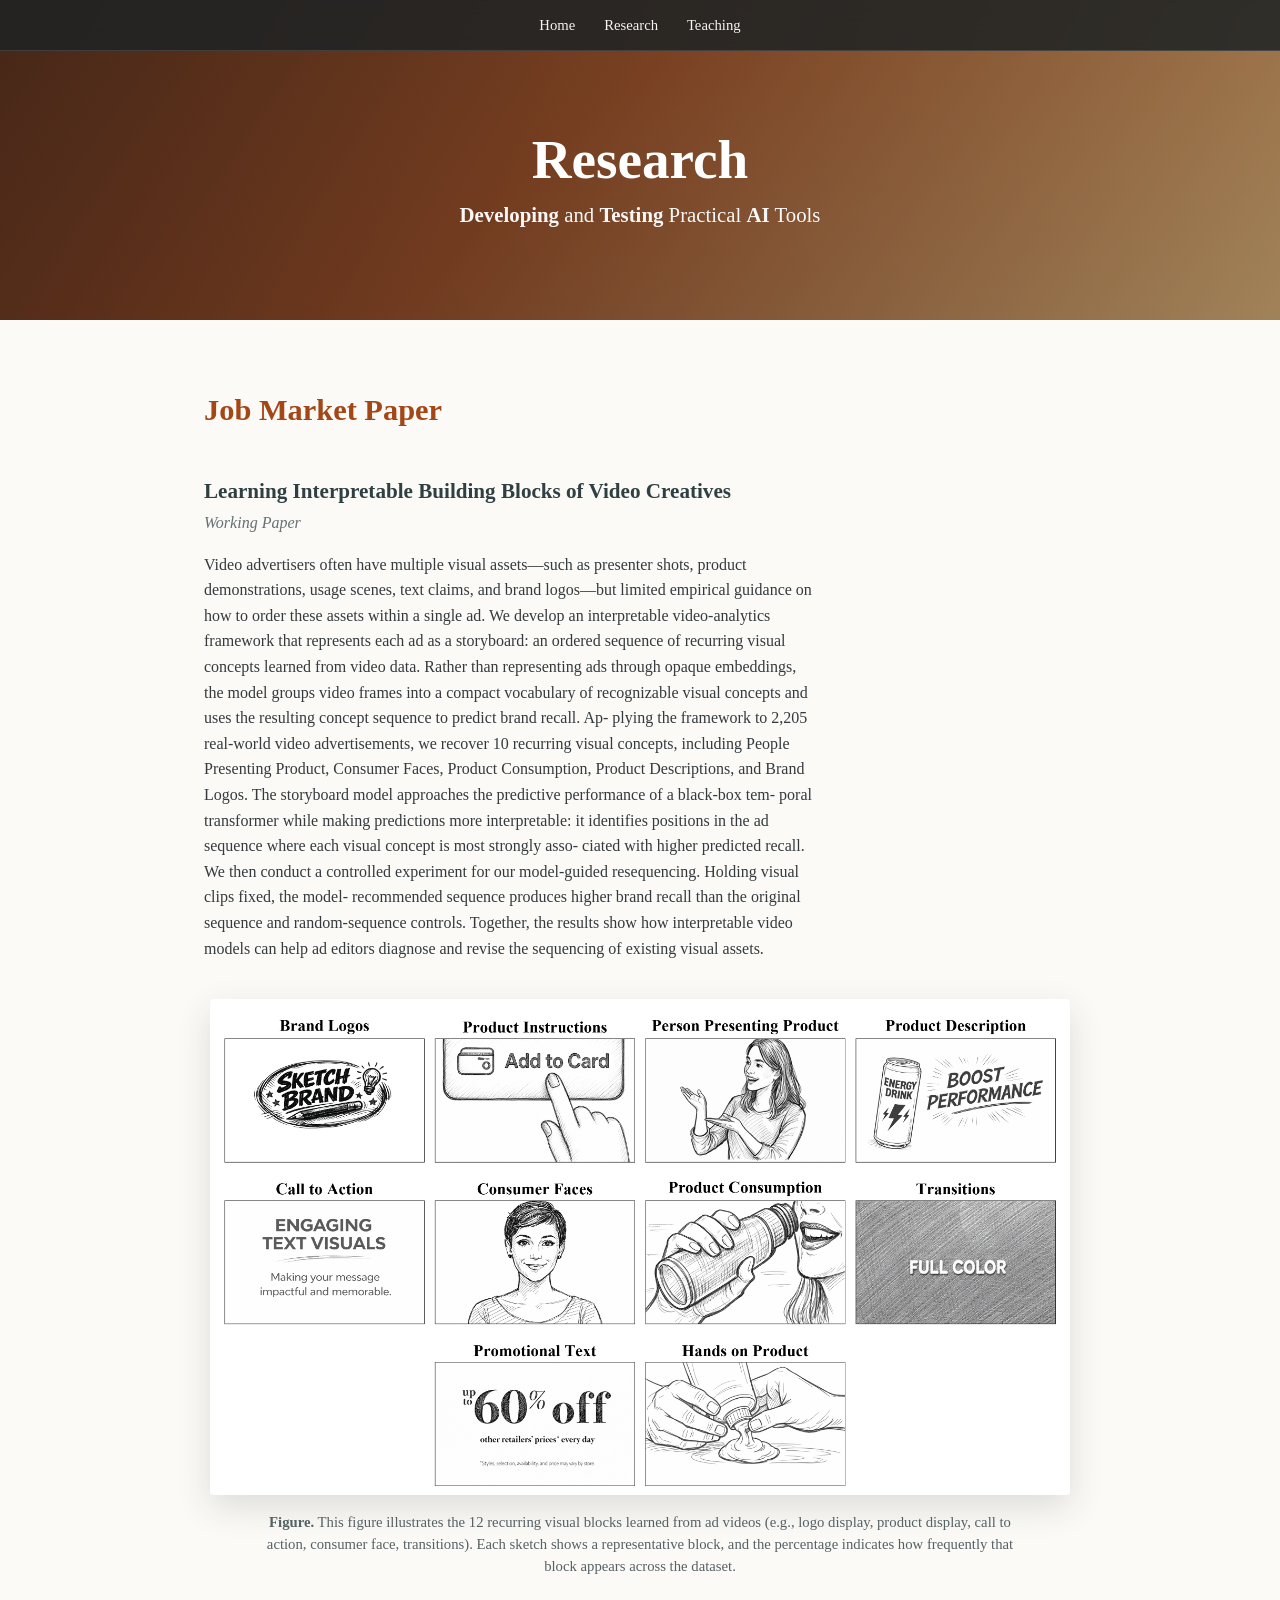
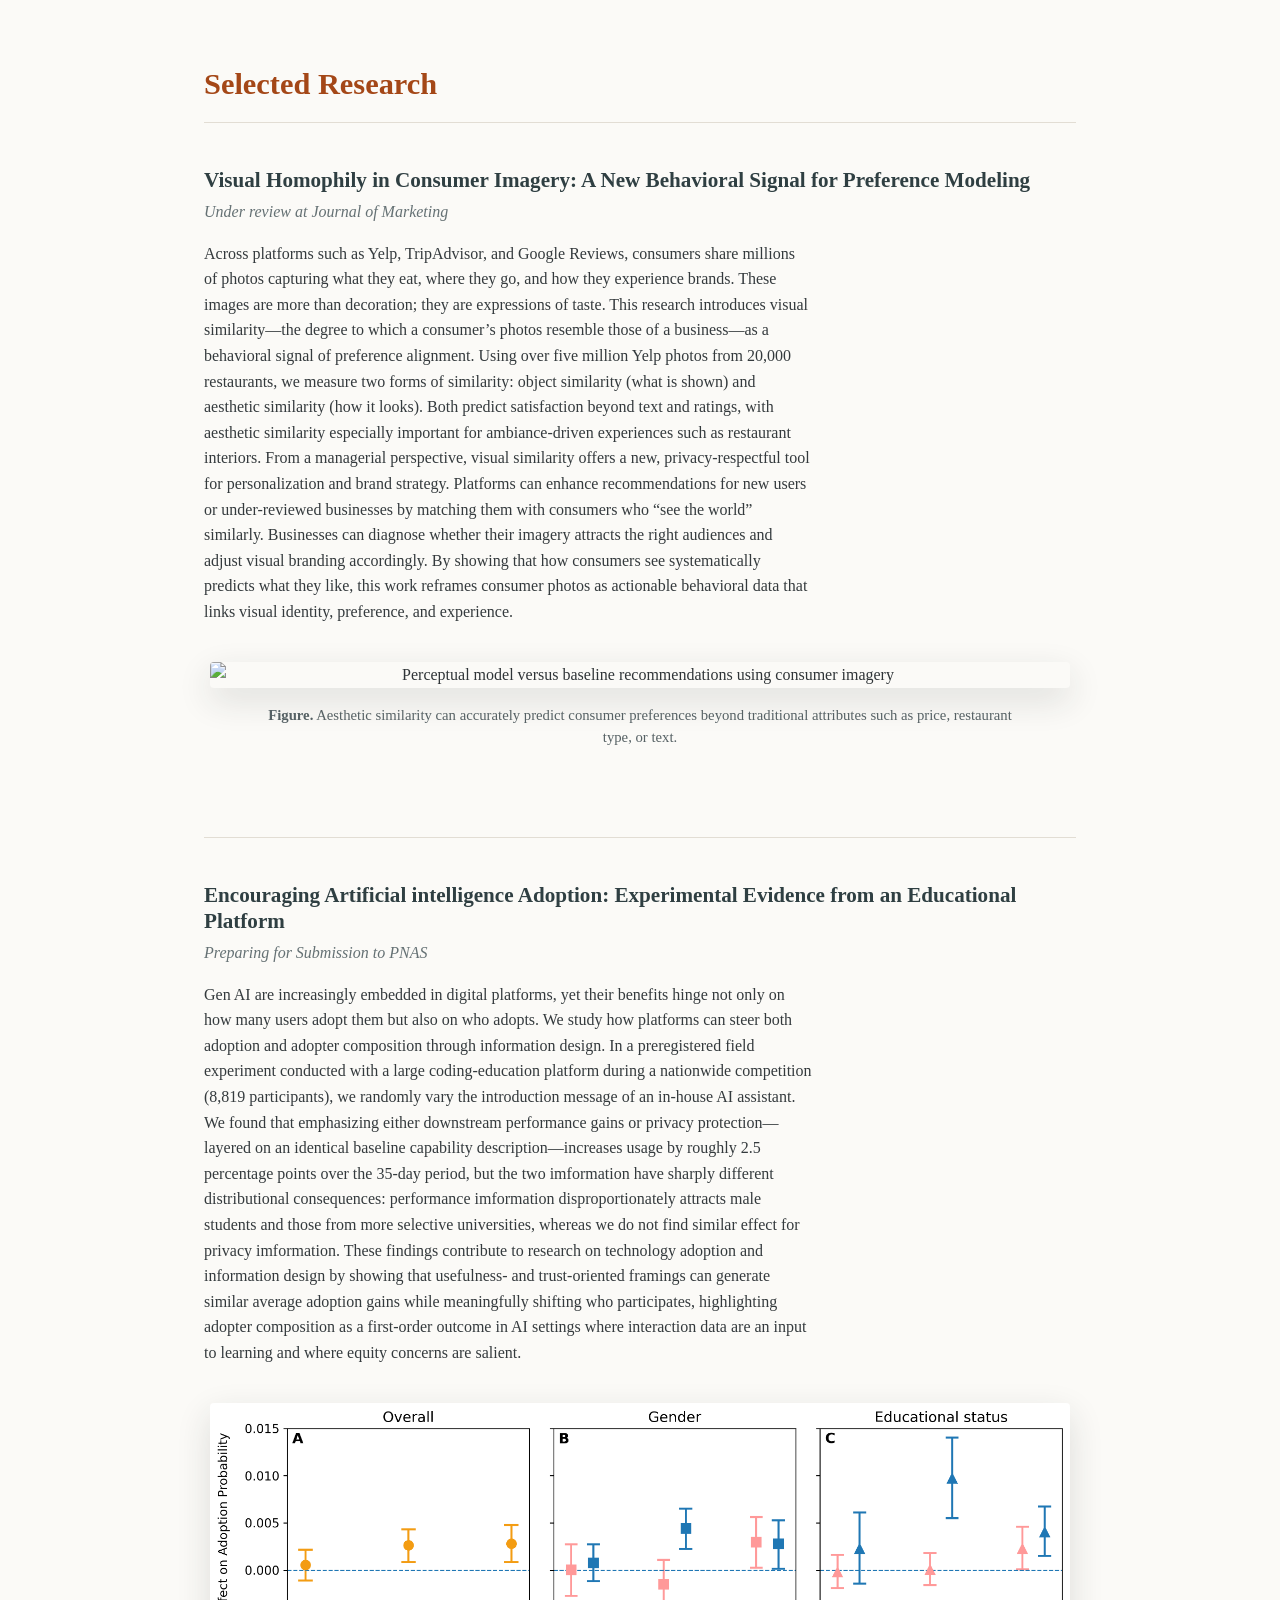
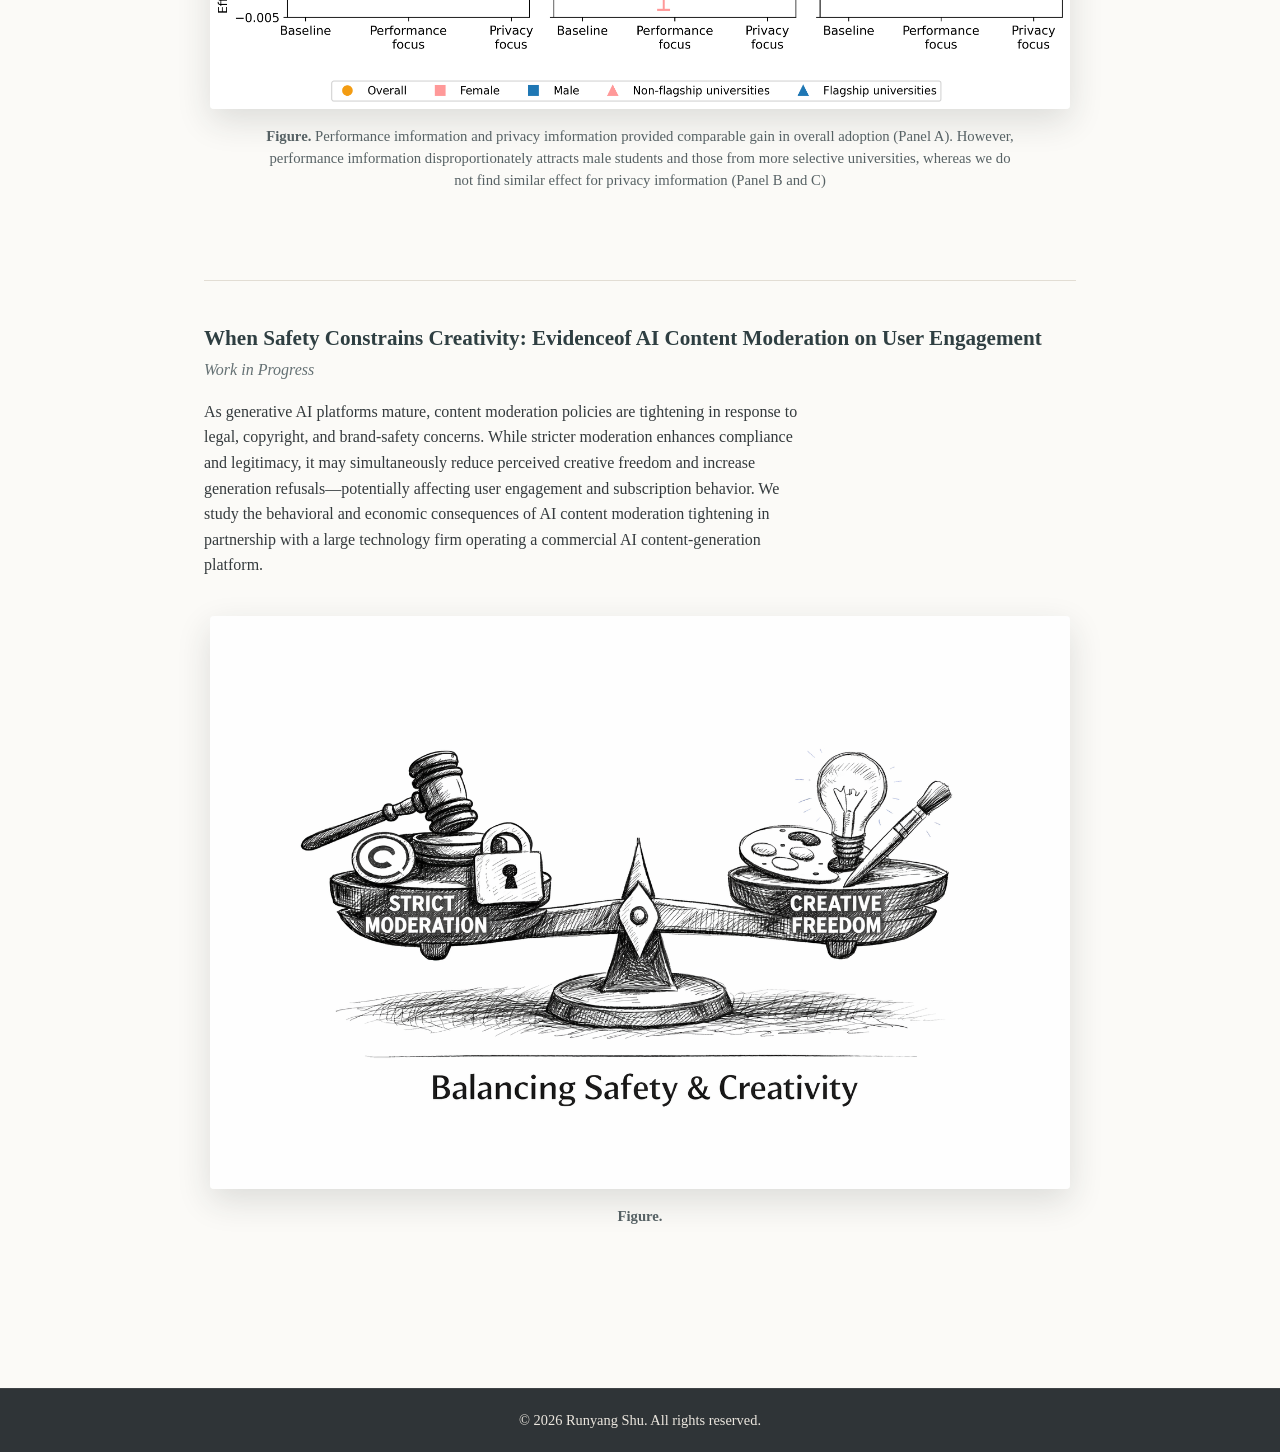
==== commit 1d108a00: "Update research.html" ====
--- a/research.html
+++ b/research.html
@@ -74,19 +74,26 @@
         <p class="paper-meta"><em>Working Paper</em></p>
 
         <p class="paper-abstract">
-            Video advertisements unfold as sequences of creative elements that directors actively design—what to show, in what order, and when to reveal key information such as the product and brand. 
-            Yet actionable guidance remains limited because video is high-dimensional and many existing models rely on latent embeddings 
-            that do not translate into editable creative decisions. We propose an interpretable-by-design framework that represents each 
-            advertisement as a sequence of visual building blocks (e.g., product display, consumer face) drawn from a shared storyboard of 12 recurring 
-            blocks learned across all ads. Applying the method to public datasets with delayed ad-recall outcomes, we show that the 
-            model yields faithful, human-interpretable explanations while achieving predictive performance comparable to black-box video 
-            models and outperforming approaches based on handcrafted features. Finally, we demonstrate the model’s practical value in an experiment 
-            that manipulates storyboard-based creative choices, providing evidence that improving predicted storyboards translates into improved 
-            advertising outcomes.
-        </p>
-
-        <figure class="paper-figure">
-            <img src="images/ads_protos.png"
+            Video advertisers often have multiple visual assets—such as presenter shots, product demonstrations, usage scenes, text claims, and brand logos—but limited empirical guidance on how to order these assets within a single ad. We develop an interpretable video-analytics framework that represents each ad as a storyboard: an ordered sequence of recurring visual concepts learned from
+video data. Rather than representing ads through opaque embeddings, the
+model groups video frames into a compact vocabulary of recognizable visual
+concepts and uses the resulting concept sequence to predict brand recall. Ap-
+plying the framework to 2,205 real-world video advertisements, we recover
+10 recurring visual concepts, including People Presenting Product, Consumer
+Faces, Product Consumption, Product Descriptions, and Brand Logos. The
+storyboard model approaches the predictive performance of a black-box tem-
+poral transformer while making predictions more interpretable: it identifies
+positions in the ad sequence where each visual concept is most strongly asso-
+ciated with higher predicted recall. We then conduct a controlled experiment
+for our model-guided resequencing. Holding visual clips fixed, the model-
+recommended sequence produces higher brand recall than the original sequence
+and random-sequence controls. Together, the results show how interpretable
+video models can help ad editors diagnose and revise the sequencing of existing
+visual assets.
+        </p>
+
+        <figure class="paper-figure">
+            <img src="images/visual_concepts_grid_final.png"
                  alt="Perceptual model versus baseline recommendations using consumer imagery"
                  loading="lazy">
             <figcaption>
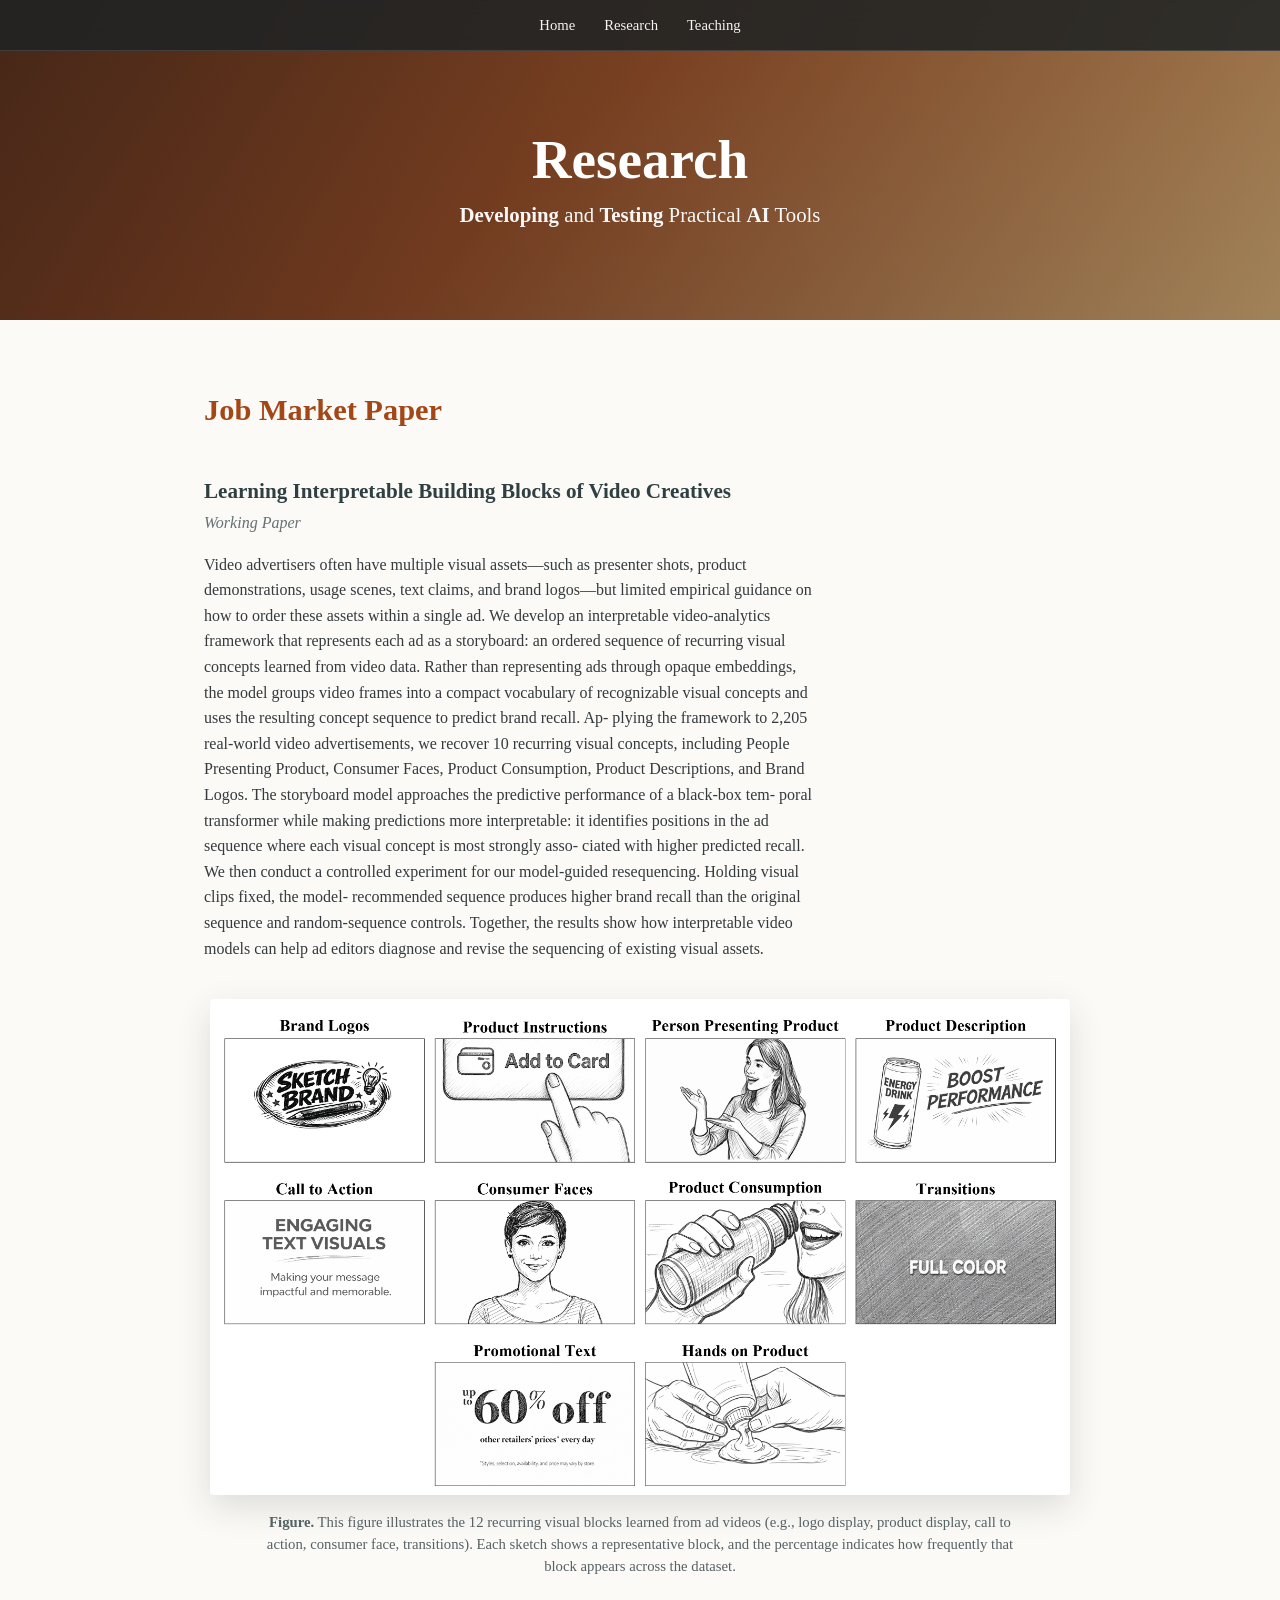
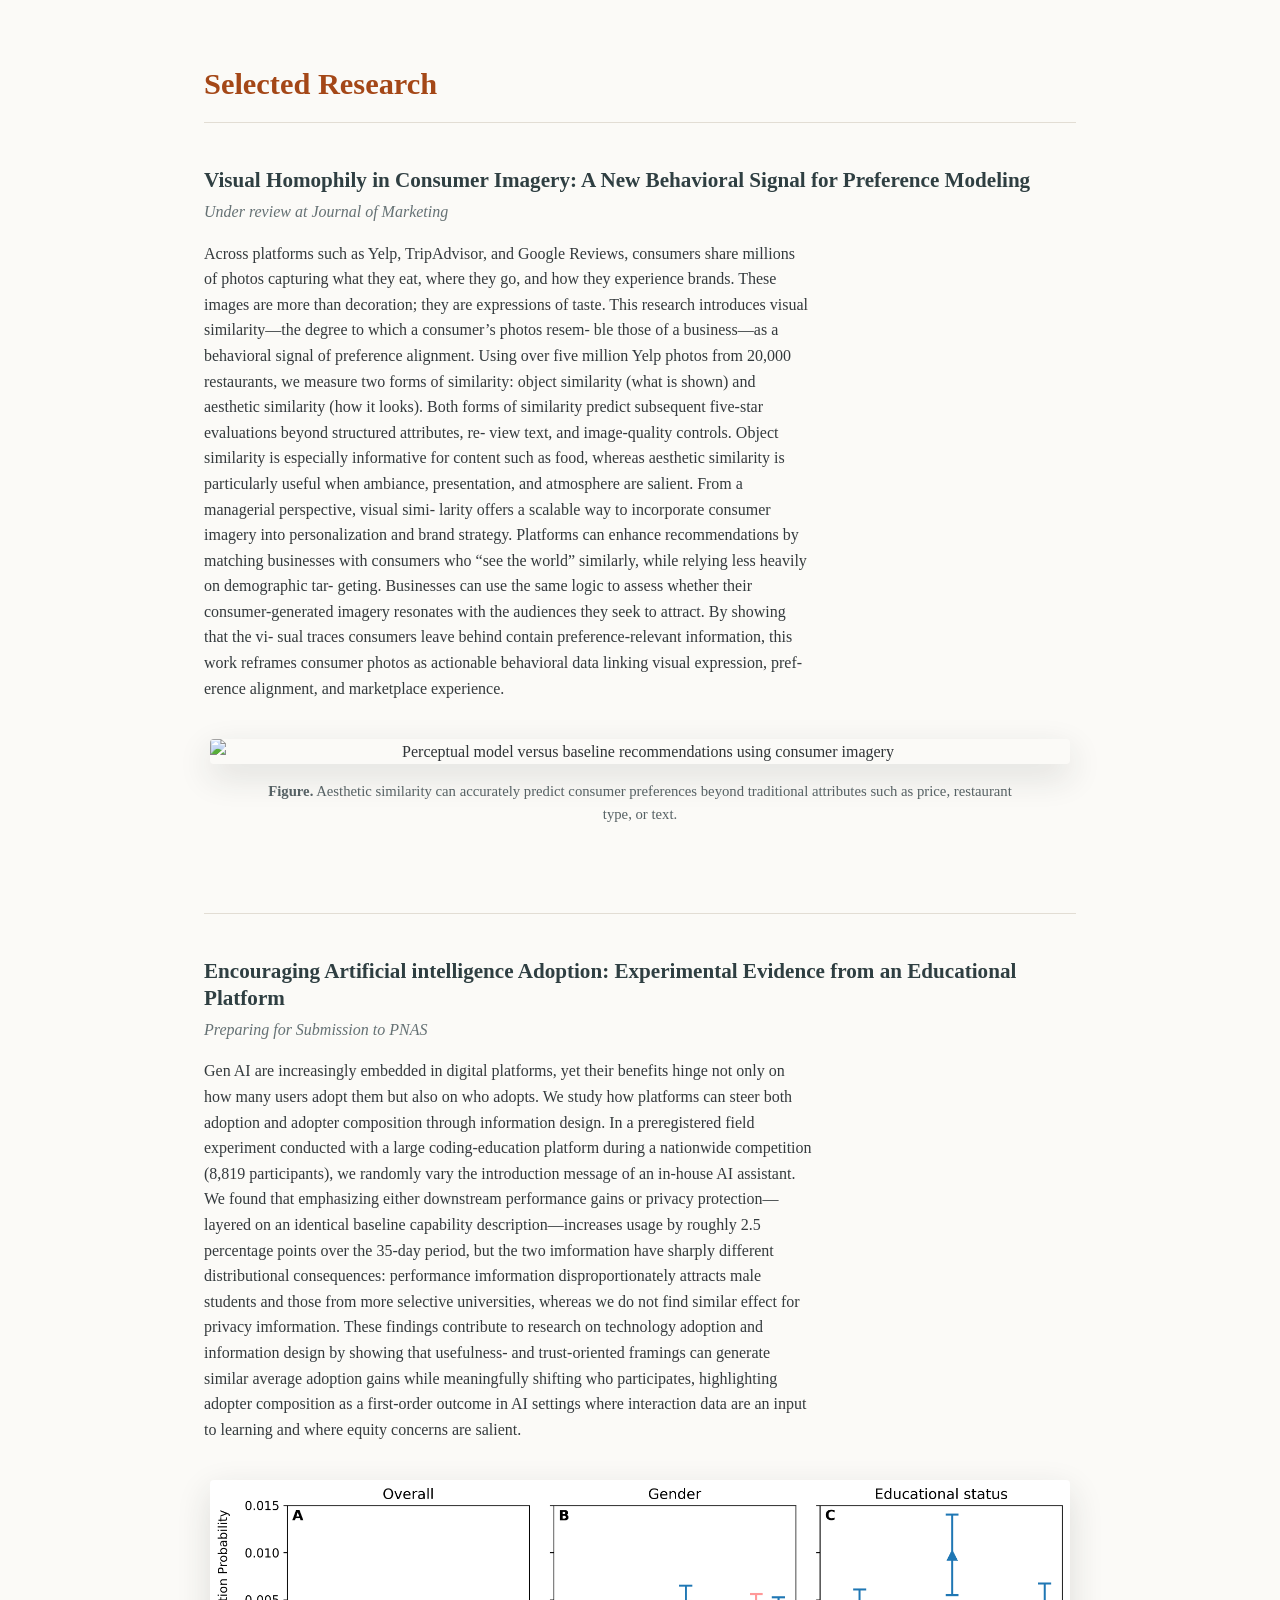
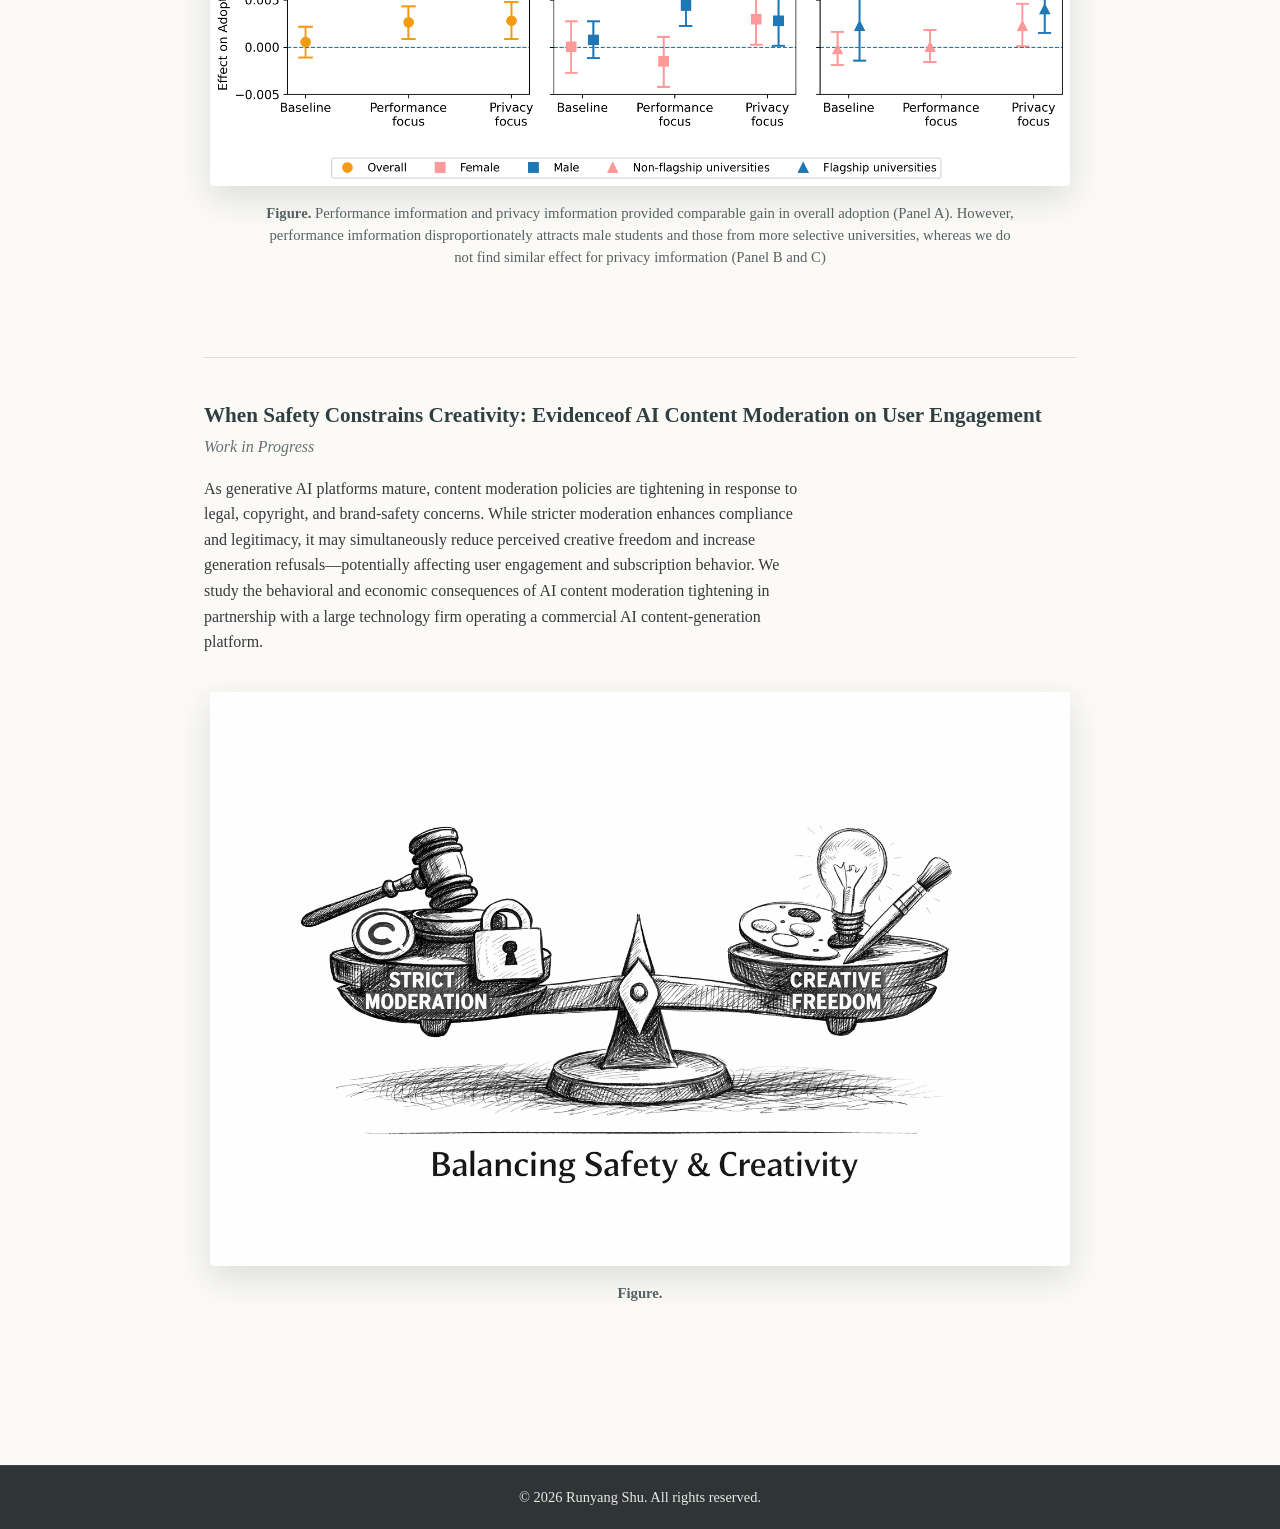
==== commit 430931d9: "Update research.html" ====
--- a/research.html
+++ b/research.html
@@ -115,21 +115,24 @@
 
         <p class="paper-abstract">
             Across platforms such as Yelp, TripAdvisor, and Google Reviews, consumers share
-            millions of photos capturing what they eat, where they go, and how they experience
-            brands. These images are more than decoration; they are expressions of taste. This
-            research introduces visual similarity—the degree to which a consumer’s photos resemble
-            those of a business—as a behavioral signal of preference alignment. Using over
-            five million Yelp photos from 20,000 restaurants, we measure two forms of similarity:
-            object similarity (what is shown) and aesthetic similarity (how it looks). Both predict
-            satisfaction beyond text and ratings, with aesthetic similarity especially important for
-            ambiance-driven experiences such as restaurant interiors. From a managerial
-            perspective, visual similarity offers a new, privacy-respectful tool for personalization
-            and brand strategy. Platforms can enhance recommendations for new users or
-            under-reviewed businesses by matching them with consumers who “see the world”
-            similarly. Businesses can diagnose whether their imagery attracts the right audiences
-            and adjust visual branding accordingly. By showing that how consumers see systematically
-            predicts what they like, this work reframes consumer photos as actionable behavioral data
-            that links visual identity, preference, and experience.
+millions of photos capturing what they eat, where they go, and how they experience
+brands. These images are more than decoration; they are expressions of taste. This
+research introduces visual similarity—the degree to which a consumer’s photos resem-
+ble those of a business—as a behavioral signal of preference alignment. Using over
+five million Yelp photos from 20,000 restaurants, we measure two forms of similarity:
+object similarity (what is shown) and aesthetic similarity (how it looks). Both forms
+of similarity predict subsequent five-star evaluations beyond structured attributes, re-
+view text, and image-quality controls. Object similarity is especially informative for
+content such as food, whereas aesthetic similarity is particularly useful when ambiance,
+presentation, and atmosphere are salient. From a managerial perspective, visual simi-
+larity offers a scalable way to incorporate consumer imagery into personalization and
+brand strategy. Platforms can enhance recommendations by matching businesses with
+consumers who “see the world” similarly, while relying less heavily on demographic tar-
+geting. Businesses can use the same logic to assess whether their consumer-generated
+imagery resonates with the audiences they seek to attract. By showing that the vi-
+sual traces consumers leave behind contain preference-relevant information, this work
+reframes consumer photos as actionable behavioral data linking visual expression, pref-
+erence alignment, and marketplace experience.
         </p>
 
         <figure class="paper-figure">
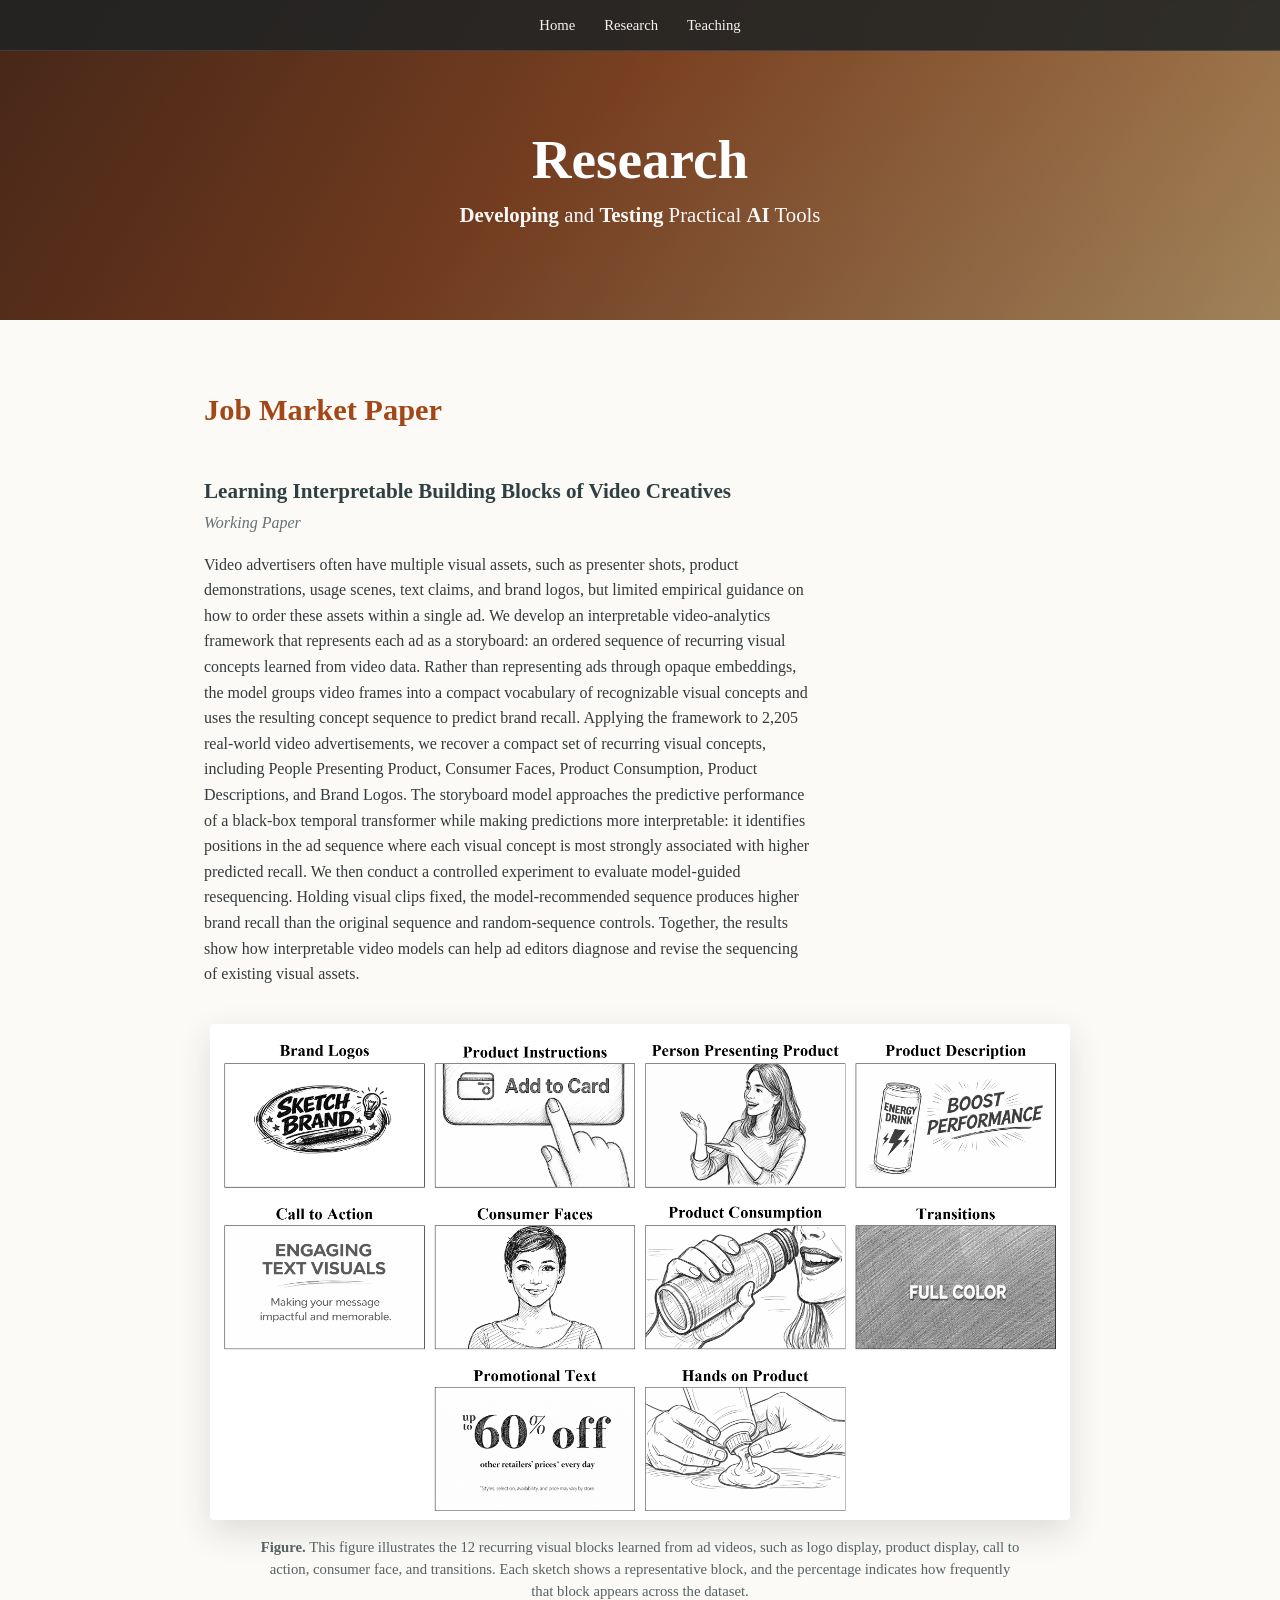
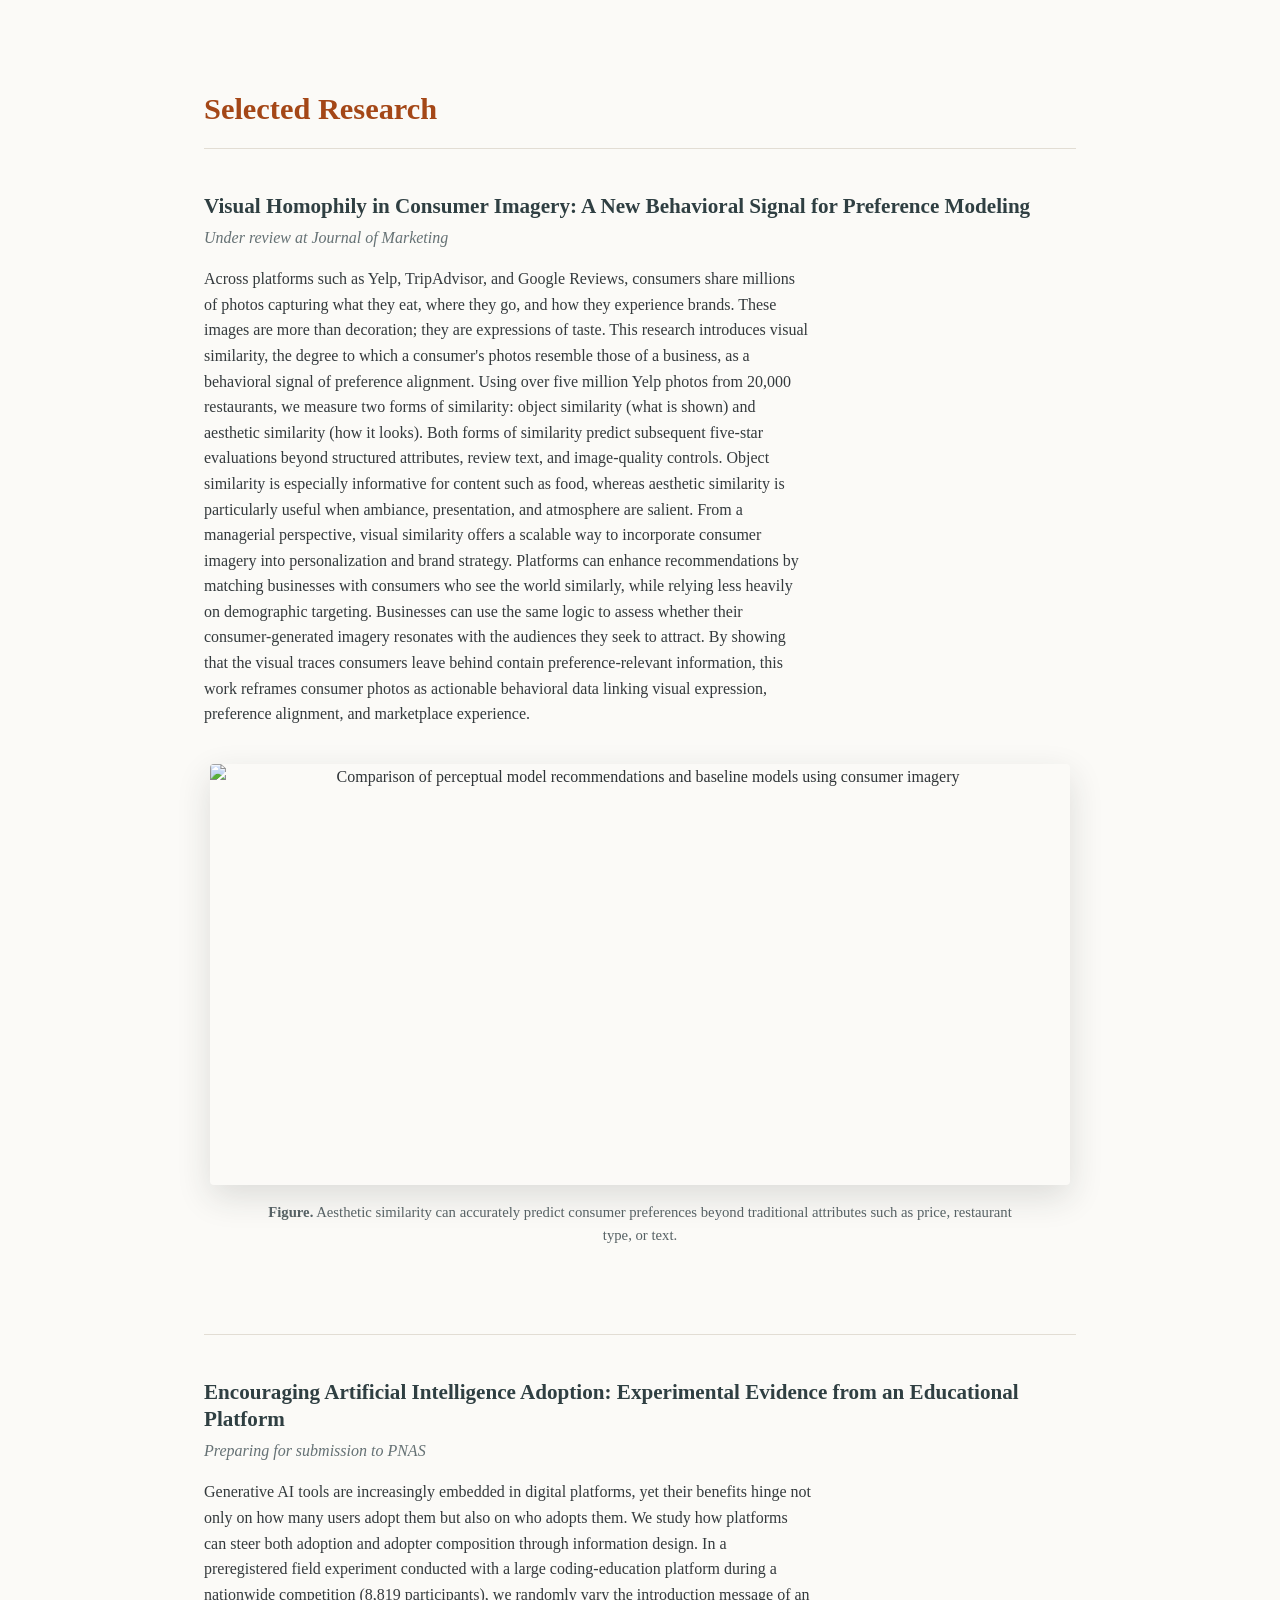
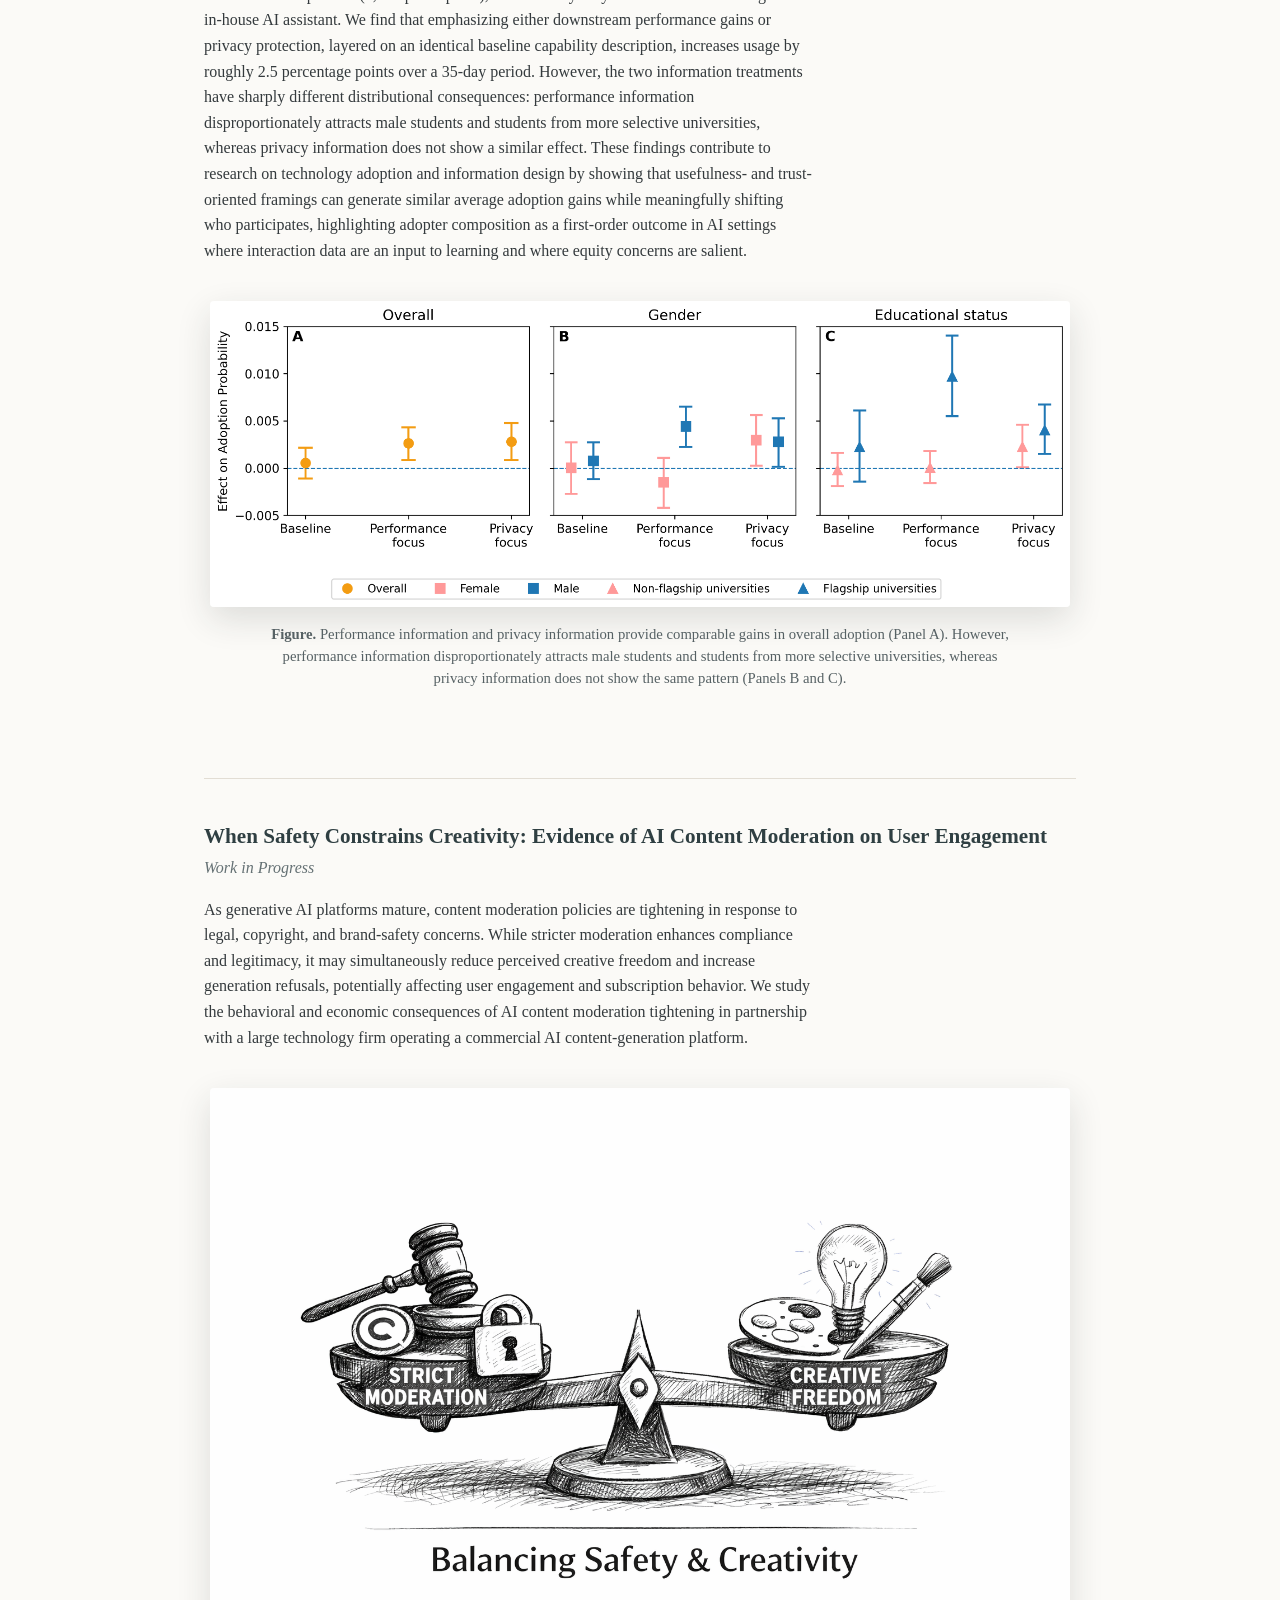
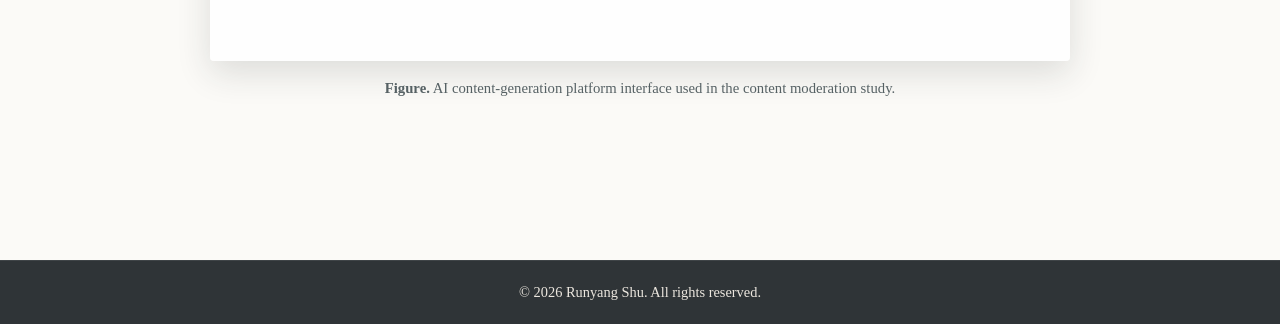
==== commit 5b003e7c: "Polish research page figures and abstracts" ====
--- a/research.html
+++ b/research.html
@@ -4,11 +4,11 @@
     <meta charset="UTF-8">
     <title>Runyang Shu Research | AI for Marketing and Field Experiments</title>
     <meta name="viewport" content="width=device-width, initial-scale=1.0">
-    <meta name="description" content="Research by Runyang Shu on AI for marketing, interpretable video creative analytics, visual homophily, AI adoption, and field experimentation.">
+    <meta name="description" content="Research by Runyang Shu on interpretable video creative analytics, visual homophily in consumer imagery, AI adoption, AI content moderation, and field experimentation.">
     <meta name="robots" content="index, follow">
     <link rel="canonical" href="https://runyangshu.github.io/runyangshu.com/research.html">
     <meta property="og:title" content="Runyang Shu Research">
-    <meta property="og:description" content="Research by Runyang Shu on AI for marketing, video creatives, visual homophily, AI adoption, and field experimentation.">
+    <meta property="og:description" content="Research by Runyang Shu on video creative analytics, visual homophily, AI adoption, AI content moderation, and field experimentation.">
     <meta property="og:type" content="website">
     <meta property="og:url" content="https://runyangshu.github.io/runyangshu.com/research.html">
     <meta property="og:image" content="https://runyangshu.github.io/runyangshu.com/images/ads_protos.png">
@@ -74,30 +74,17 @@
         <p class="paper-meta"><em>Working Paper</em></p>
 
         <p class="paper-abstract">
-            Video advertisers often have multiple visual assets—such as presenter shots, product demonstrations, usage scenes, text claims, and brand logos—but limited empirical guidance on how to order these assets within a single ad. We develop an interpretable video-analytics framework that represents each ad as a storyboard: an ordered sequence of recurring visual concepts learned from
-video data. Rather than representing ads through opaque embeddings, the
-model groups video frames into a compact vocabulary of recognizable visual
-concepts and uses the resulting concept sequence to predict brand recall. Ap-
-plying the framework to 2,205 real-world video advertisements, we recover
-10 recurring visual concepts, including People Presenting Product, Consumer
-Faces, Product Consumption, Product Descriptions, and Brand Logos. The
-storyboard model approaches the predictive performance of a black-box tem-
-poral transformer while making predictions more interpretable: it identifies
-positions in the ad sequence where each visual concept is most strongly asso-
-ciated with higher predicted recall. We then conduct a controlled experiment
-for our model-guided resequencing. Holding visual clips fixed, the model-
-recommended sequence produces higher brand recall than the original sequence
-and random-sequence controls. Together, the results show how interpretable
-video models can help ad editors diagnose and revise the sequencing of existing
-visual assets.
+            Video advertisers often have multiple visual assets, such as presenter shots, product demonstrations, usage scenes, text claims, and brand logos, but limited empirical guidance on how to order these assets within a single ad. We develop an interpretable video-analytics framework that represents each ad as a storyboard: an ordered sequence of recurring visual concepts learned from video data. Rather than representing ads through opaque embeddings, the model groups video frames into a compact vocabulary of recognizable visual concepts and uses the resulting concept sequence to predict brand recall. Applying the framework to 2,205 real-world video advertisements, we recover a compact set of recurring visual concepts, including People Presenting Product, Consumer Faces, Product Consumption, Product Descriptions, and Brand Logos. The storyboard model approaches the predictive performance of a black-box temporal transformer while making predictions more interpretable: it identifies positions in the ad sequence where each visual concept is most strongly associated with higher predicted recall. We then conduct a controlled experiment to evaluate model-guided resequencing. Holding visual clips fixed, the model-recommended sequence produces higher brand recall than the original sequence and random-sequence controls. Together, the results show how interpretable video models can help ad editors diagnose and revise the sequencing of existing visual assets.
         </p>
 
         <figure class="paper-figure">
             <img src="images/visual_concepts_grid_final.png"
-                 alt="Perceptual model versus baseline recommendations using consumer imagery"
+                 alt="Grid of recurring visual concepts learned from video advertisements"
+                 width="3270"
+                 height="1885"
                  loading="lazy">
             <figcaption>
-                <strong>Figure.</strong> This figure illustrates the 12 recurring visual blocks learned from ad videos (e.g., logo display, product display, call to action, consumer face, transitions). Each sketch shows a representative block, and the percentage indicates how frequently that block appears across the dataset.
+                <strong>Figure.</strong> This figure illustrates the 12 recurring visual blocks learned from ad videos, such as logo display, product display, call to action, consumer face, and transitions. Each sketch shows a representative block, and the percentage indicates how frequently that block appears across the dataset.
             </figcaption>
         </figure>
 
@@ -114,30 +101,14 @@
         <p class="paper-meta"><em>Under review at Journal of Marketing</em></p>
 
         <p class="paper-abstract">
-            Across platforms such as Yelp, TripAdvisor, and Google Reviews, consumers share
-millions of photos capturing what they eat, where they go, and how they experience
-brands. These images are more than decoration; they are expressions of taste. This
-research introduces visual similarity—the degree to which a consumer’s photos resem-
-ble those of a business—as a behavioral signal of preference alignment. Using over
-five million Yelp photos from 20,000 restaurants, we measure two forms of similarity:
-object similarity (what is shown) and aesthetic similarity (how it looks). Both forms
-of similarity predict subsequent five-star evaluations beyond structured attributes, re-
-view text, and image-quality controls. Object similarity is especially informative for
-content such as food, whereas aesthetic similarity is particularly useful when ambiance,
-presentation, and atmosphere are salient. From a managerial perspective, visual simi-
-larity offers a scalable way to incorporate consumer imagery into personalization and
-brand strategy. Platforms can enhance recommendations by matching businesses with
-consumers who “see the world” similarly, while relying less heavily on demographic tar-
-geting. Businesses can use the same logic to assess whether their consumer-generated
-imagery resonates with the audiences they seek to attract. By showing that the vi-
-sual traces consumers leave behind contain preference-relevant information, this work
-reframes consumer photos as actionable behavioral data linking visual expression, pref-
-erence alignment, and marketplace experience.
+            Across platforms such as Yelp, TripAdvisor, and Google Reviews, consumers share millions of photos capturing what they eat, where they go, and how they experience brands. These images are more than decoration; they are expressions of taste. This research introduces visual similarity, the degree to which a consumer's photos resemble those of a business, as a behavioral signal of preference alignment. Using over five million Yelp photos from 20,000 restaurants, we measure two forms of similarity: object similarity (what is shown) and aesthetic similarity (how it looks). Both forms of similarity predict subsequent five-star evaluations beyond structured attributes, review text, and image-quality controls. Object similarity is especially informative for content such as food, whereas aesthetic similarity is particularly useful when ambiance, presentation, and atmosphere are salient. From a managerial perspective, visual similarity offers a scalable way to incorporate consumer imagery into personalization and brand strategy. Platforms can enhance recommendations by matching businesses with consumers who see the world similarly, while relying less heavily on demographic targeting. Businesses can use the same logic to assess whether their consumer-generated imagery resonates with the audiences they seek to attract. By showing that the visual traces consumers leave behind contain preference-relevant information, this work reframes consumer photos as actionable behavioral data linking visual expression, preference alignment, and marketplace experience.
         </p>
 
         <figure class="paper-figure">
             <img src="images/Perceptual_Model_vs_Baseline.png"
-                 alt="Perceptual model versus baseline recommendations using consumer imagery"
+                 alt="Comparison of perceptual model recommendations and baseline models using consumer imagery"
+                 width="4400"
+                 height="2154"
                  loading="lazy">
             <figcaption>
                 <strong>Figure.</strong> Aesthetic similarity can accurately predict consumer preferences beyond traditional attributes such as price, restaurant type, or text.
@@ -147,59 +118,48 @@
     </div>
 
 
-    <!-- ===================== Project 2 (placeholder: same as Project 1) ===================== -->
+    <!-- ===================== Project 2 ===================== -->
     <div class="project">
 
-        <h3>Encouraging Artificial intelligence Adoption: Experimental Evidence from an Educational Platform</h3>
-        <p class="paper-meta"><em>Preparing for Submission to PNAS</em></p>
+        <h3>Encouraging Artificial Intelligence Adoption: Experimental Evidence from an Educational Platform</h3>
+        <p class="paper-meta"><em>Preparing for submission to PNAS</em></p>
 
         <p class="paper-abstract">
-            Gen AI are increasingly embedded in digital platforms, yet their benefits hinge not only on how 
-            many users adopt them but also on who adopts. We study how platforms can steer both adoption 
-            and adopter composition through information design. In a preregistered field experiment conducted 
-            with a large coding-education platform during a nationwide competition (8,819 participants),
-            we randomly vary the introduction message of an in-house AI assistant. We found that emphasizing either downstream 
-            performance gains or privacy protection—layered on an identical baseline capability description—increases 
-            usage by roughly 2.5 percentage points over the 35-day period, but the two imformation have sharply different distributional consequences: performance 
-            imformation disproportionately attracts male students and those from more selective universities, whereas we do not find similar effect for privacy imformation. 
-            These findings contribute to research on technology adoption and information design by showing that usefulness- and trust-oriented framings 
-            can generate similar average adoption gains while meaningfully shifting who participates, highlighting adopter 
-            composition as a first-order outcome in AI settings where interaction data are an input to learning and where equity concerns are salient.
+            Generative AI tools are increasingly embedded in digital platforms, yet their benefits hinge not only on how many users adopt them but also on who adopts them. We study how platforms can steer both adoption and adopter composition through information design. In a preregistered field experiment conducted with a large coding-education platform during a nationwide competition (8,819 participants), we randomly vary the introduction message of an in-house AI assistant. We find that emphasizing either downstream performance gains or privacy protection, layered on an identical baseline capability description, increases usage by roughly 2.5 percentage points over a 35-day period. However, the two information treatments have sharply different distributional consequences: performance information disproportionately attracts male students and students from more selective universities, whereas privacy information does not show a similar effect. These findings contribute to research on technology adoption and information design by showing that usefulness- and trust-oriented framings can generate similar average adoption gains while meaningfully shifting who participates, highlighting adopter composition as a first-order outcome in AI settings where interaction data are an input to learning and where equity concerns are salient.
         </p>
 
         <figure class="paper-figure">
             <img src="images/treatment_effect.png"
-                 alt="Perceptual model versus baseline recommendations using consumer imagery"
+                 alt="Treatment effects of performance and privacy messages on AI assistant adoption"
+                 width="3233"
+                 height="1151"
                  loading="lazy">
             <figcaption>
-                <strong>Figure.</strong> Performance imformation and privacy imformation provided comparable gain in overall adoption (Panel A). However, performance 
-            imformation disproportionately attracts male students and those from more selective universities, whereas we do not find similar effect for privacy imformation (Panel B and C)
+                <strong>Figure.</strong> Performance information and privacy information provide comparable gains in overall adoption (Panel A). However, performance information disproportionately attracts male students and students from more selective universities, whereas privacy information does not show the same pattern (Panels B and C).
             </figcaption>
         </figure>
 
     </div>
 
 
-    <!-- ===================== Project 3 (placeholder: same as Project 1) ===================== -->
+    <!-- ===================== Project 3 ===================== -->
     <div class="project">
 
-        <h3>When Safety Constrains Creativity: Evidenceof AI Content Moderation on User Engagement</h3>
+        <h3>When Safety Constrains Creativity: Evidence of AI Content Moderation on User Engagement</h3>
         <p class="paper-meta"><em>Work in Progress</em></p>
 
         <p class="paper-abstract">
-            As generative AI platforms mature, content moderation policies are tightening in response to legal, copyright, and brand-safety concerns. While stricter moderation
-            enhances compliance and legitimacy, it may simultaneously reduce perceived creative freedom and increase generation 
-            refusals—potentially affecting user engagement and subscription behavior. We study the behavioral and economic 
-            consequences of AI content moderation tightening in partnership with a large technology firm operating a 
-            commercial AI content-generation platform.
+            As generative AI platforms mature, content moderation policies are tightening in response to legal, copyright, and brand-safety concerns. While stricter moderation enhances compliance and legitimacy, it may simultaneously reduce perceived creative freedom and increase generation refusals, potentially affecting user engagement and subscription behavior. We study the behavioral and economic consequences of AI content moderation tightening in partnership with a large technology firm operating a commercial AI content-generation platform.
         </p>
 
         <figure class="paper-figure">
             <img src="images/wanxin.png"
-                 alt="Perceptual model versus baseline recommendations using consumer imagery"
+                 alt="AI content generation platform interface for the content moderation study"
+                 width="1536"
+                 height="1024"
                  loading="lazy">
             <figcaption>
-                <strong>Figure.</strong>
+                <strong>Figure.</strong> AI content-generation platform interface used in the content moderation study.
             </figcaption>
         </figure>
 
@@ -213,5 +173,3 @@
 
 </body>
 </html>
-
-
